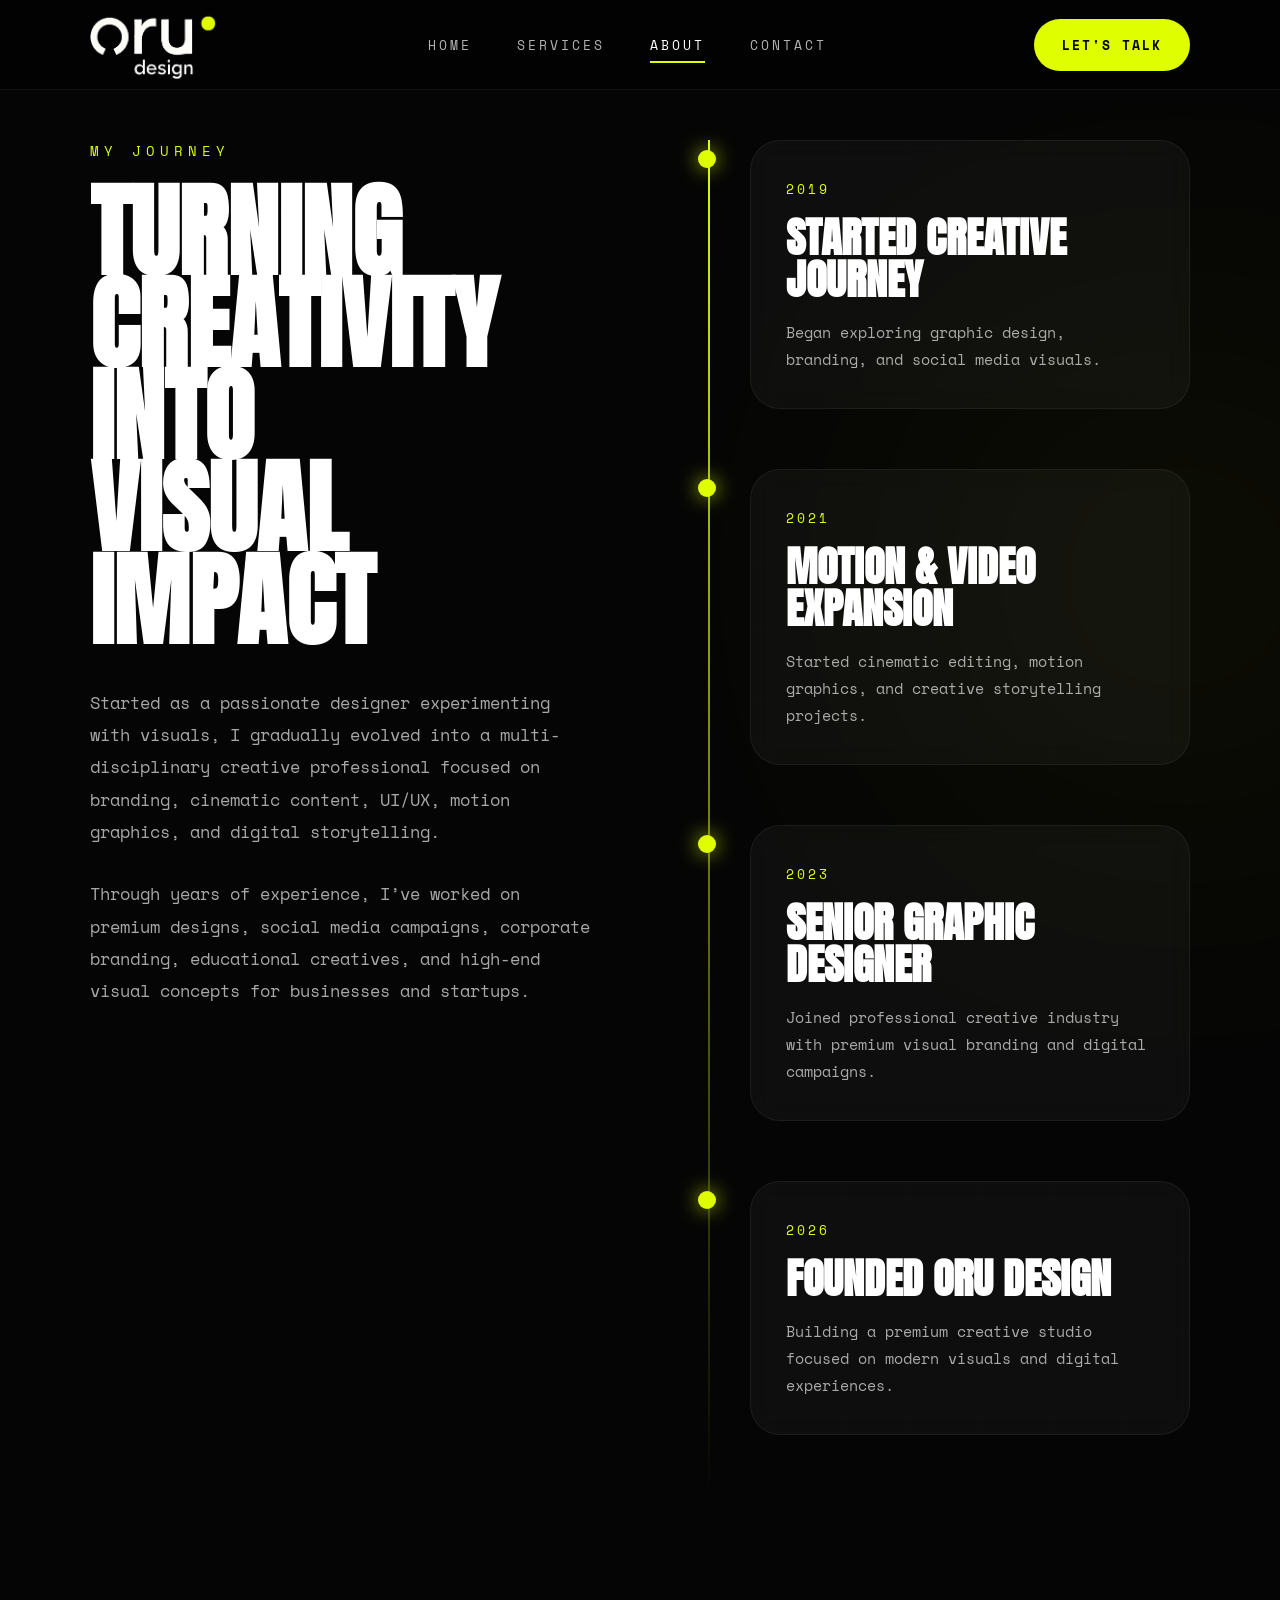
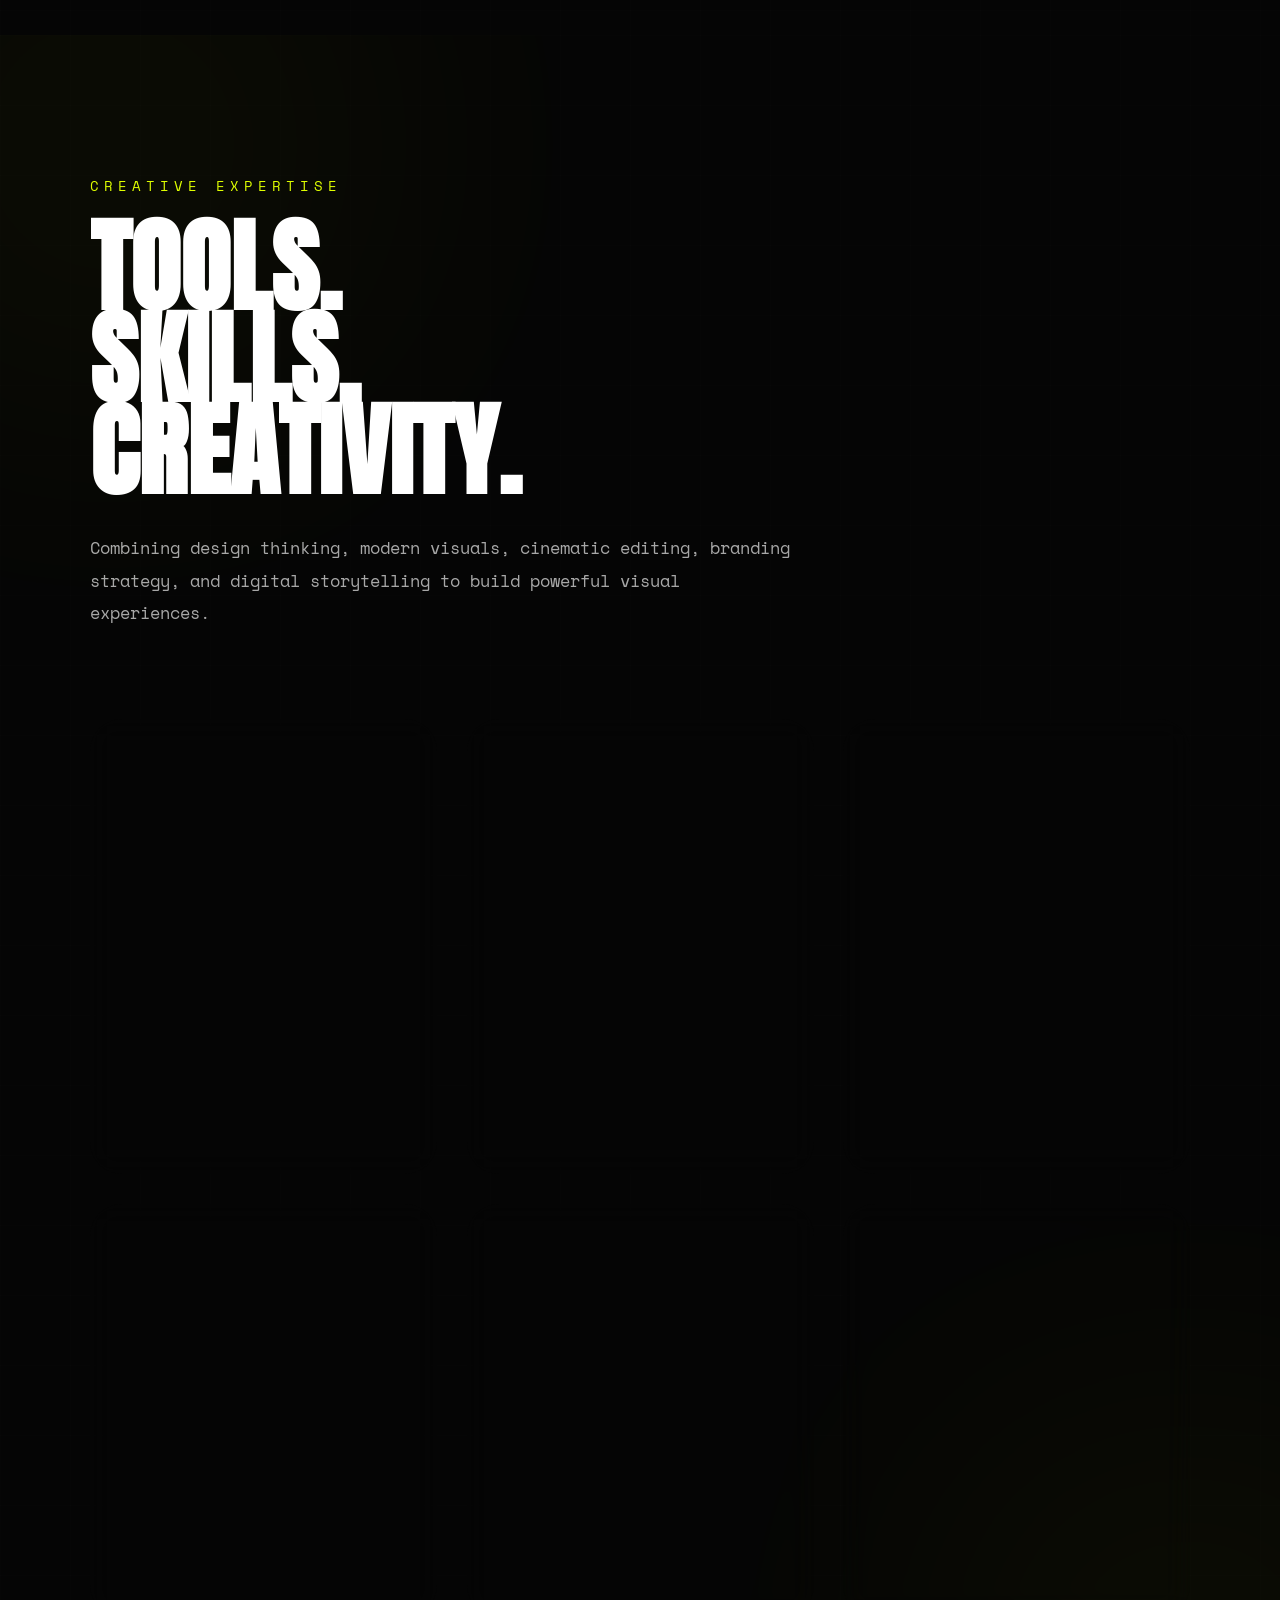
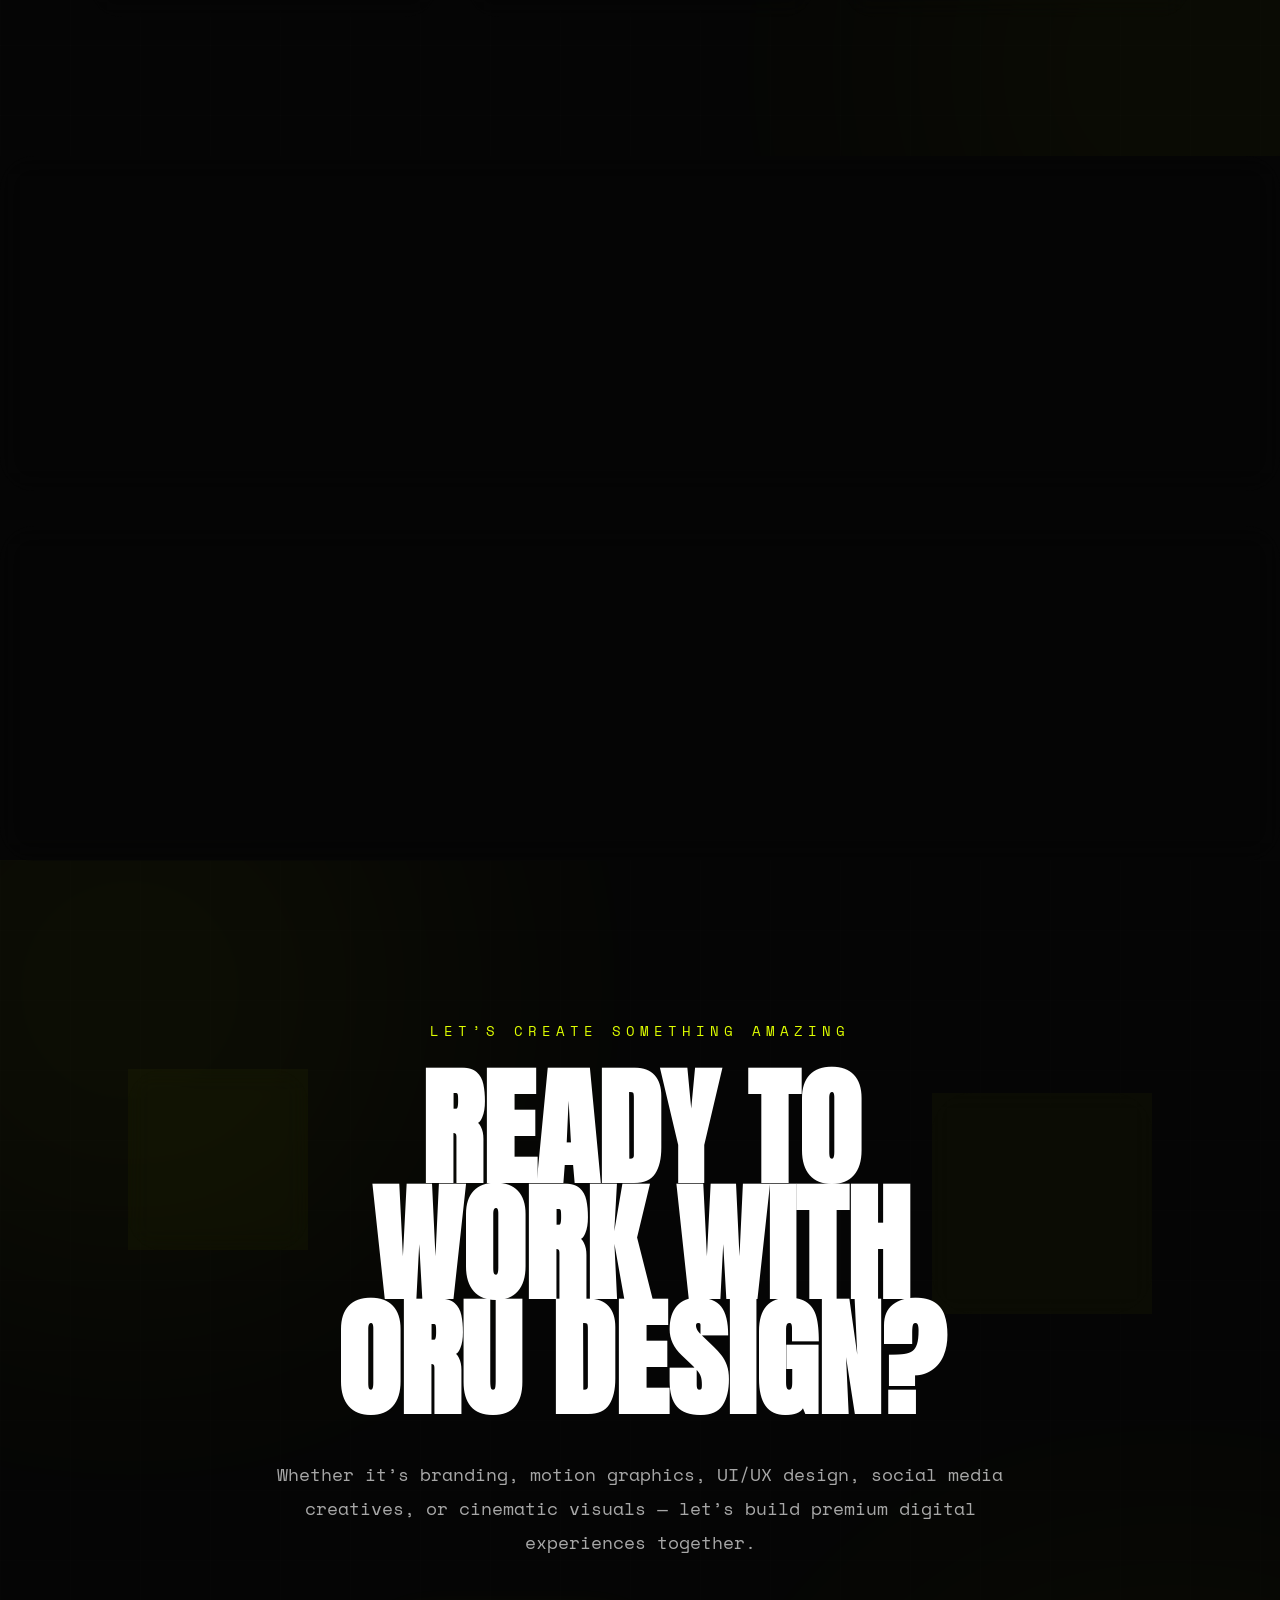
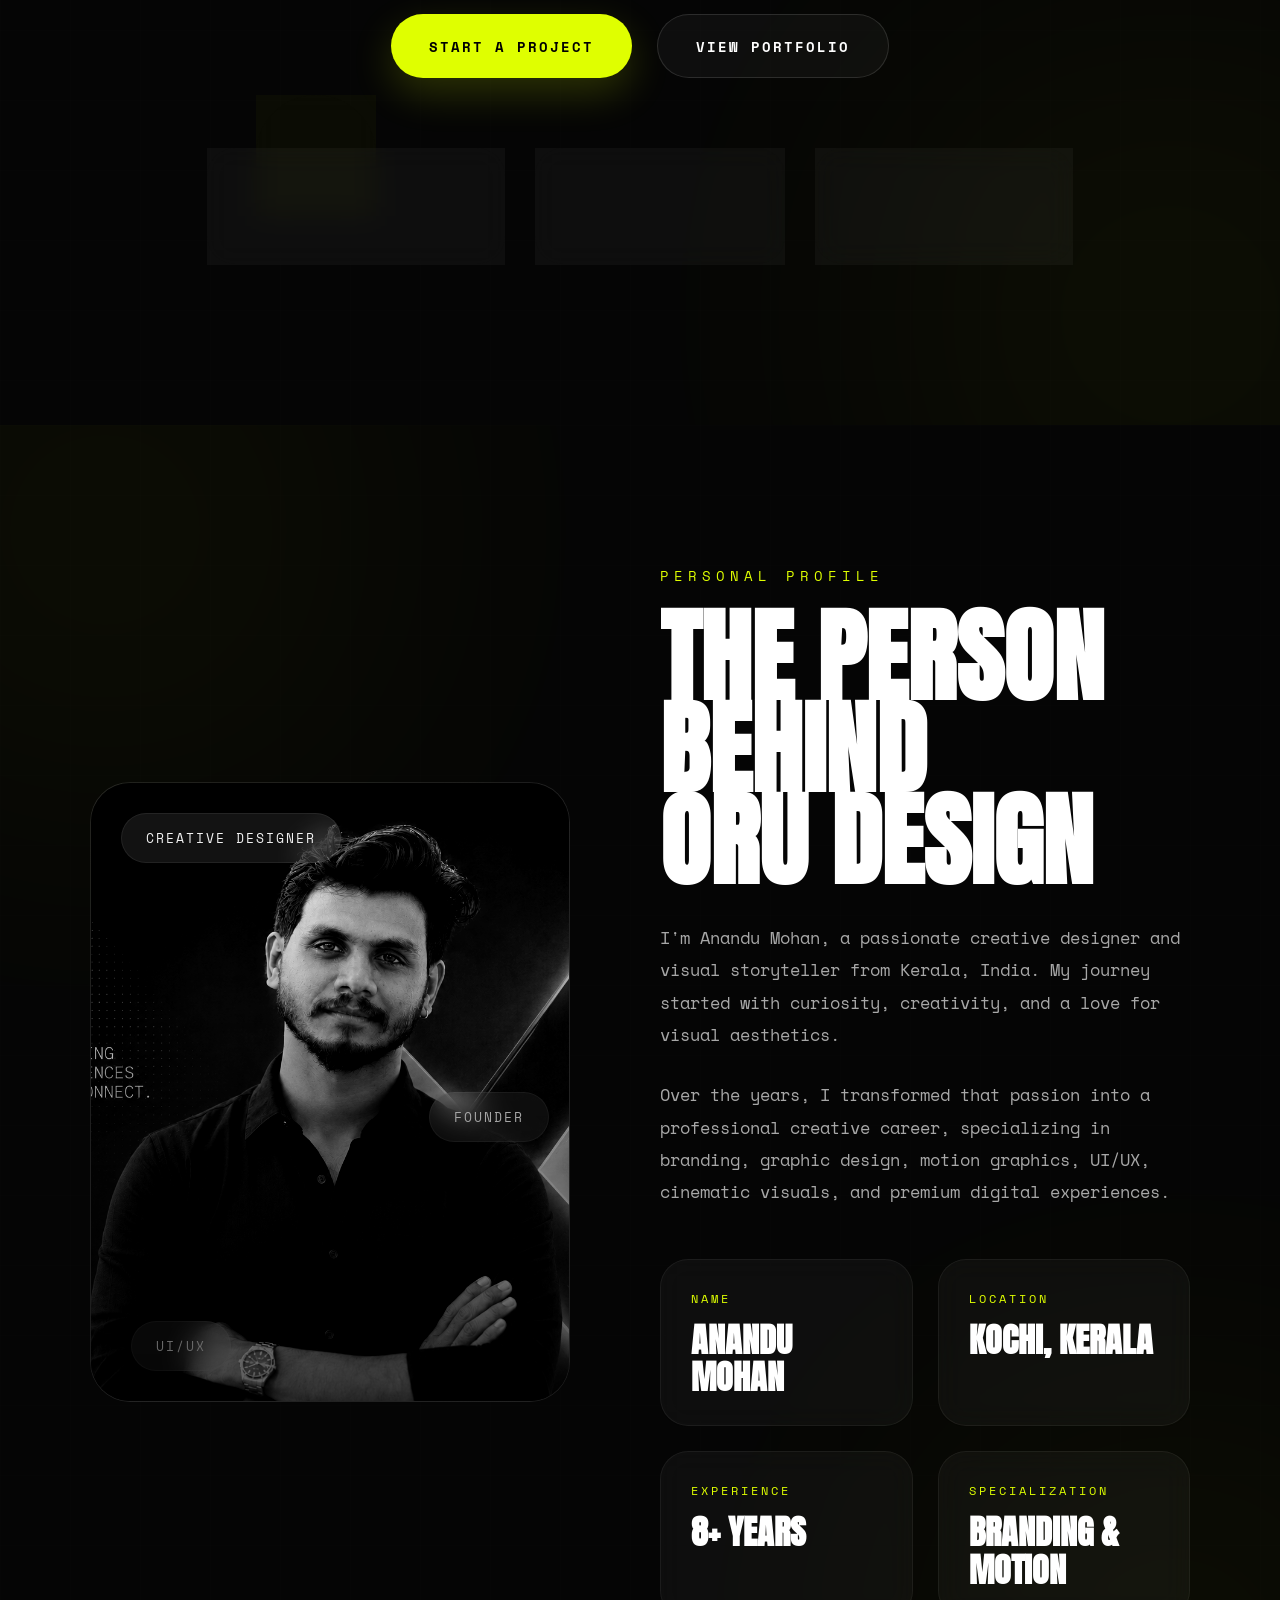
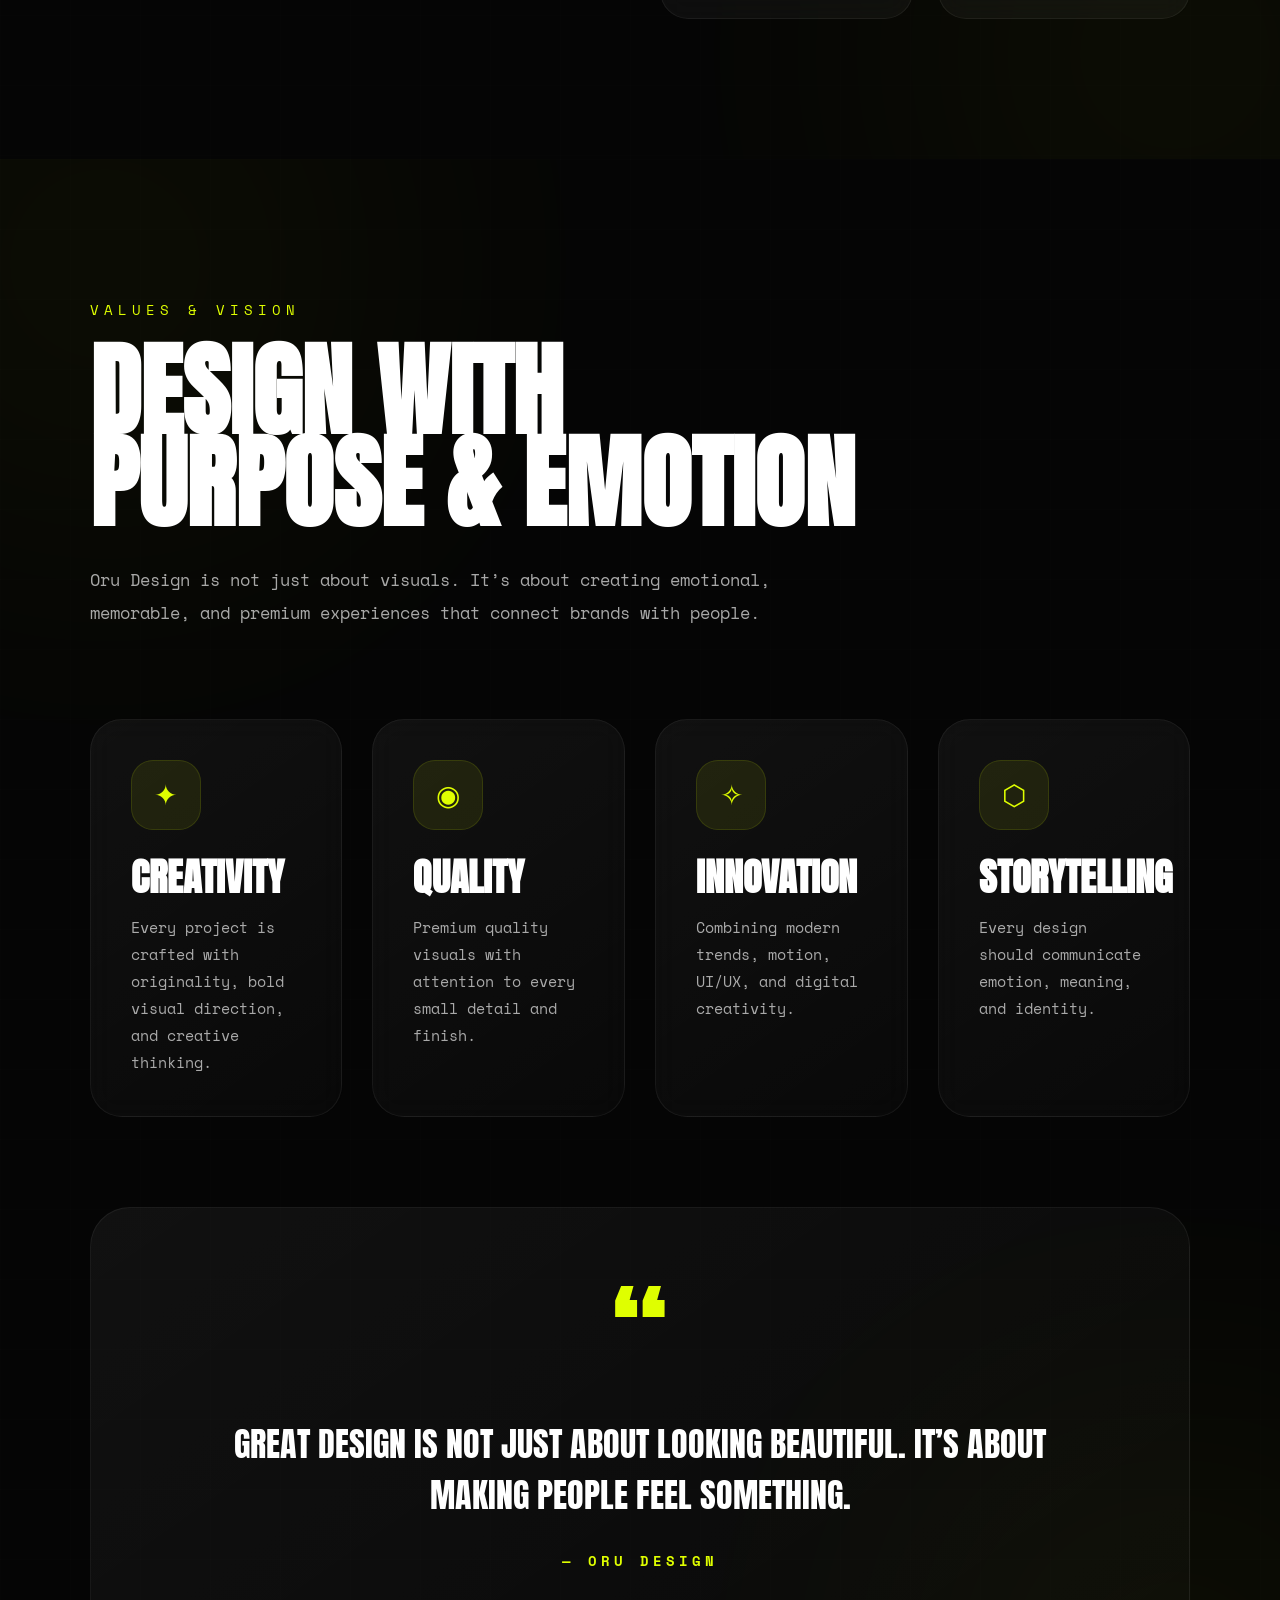
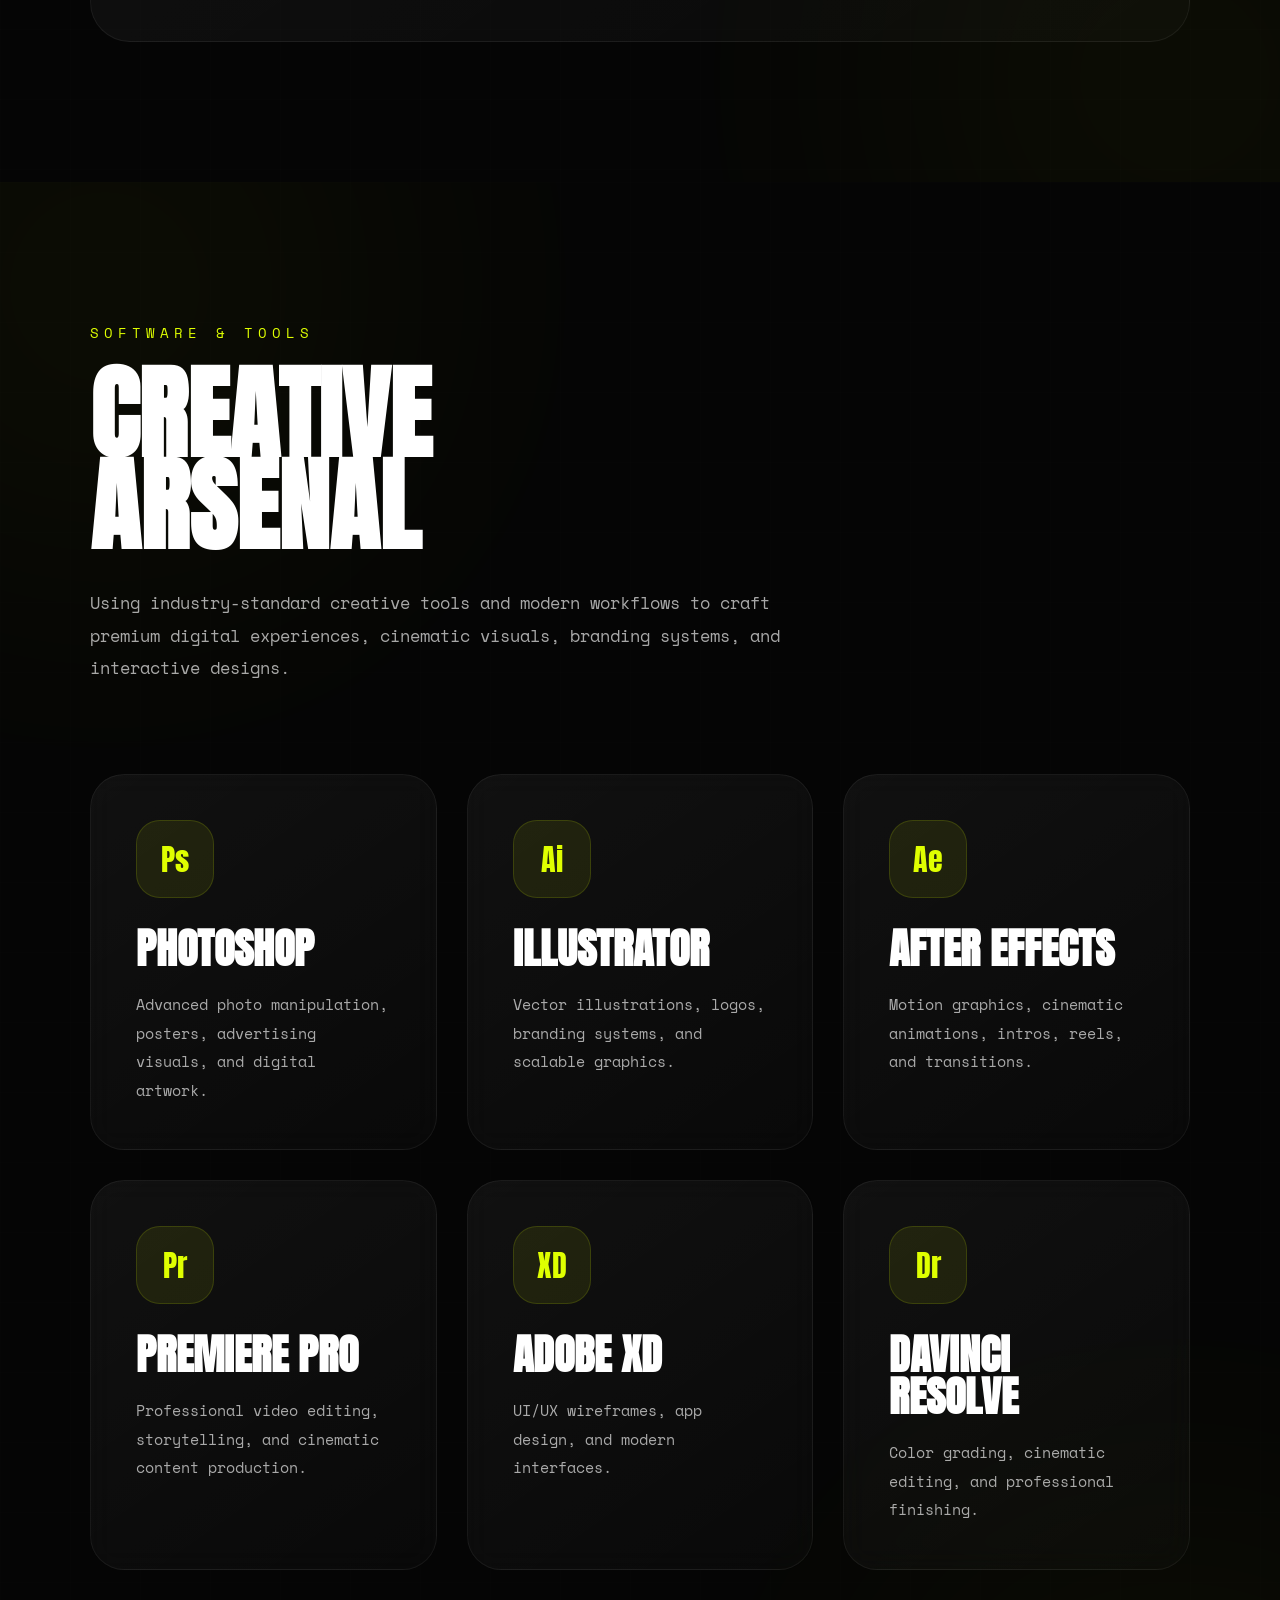
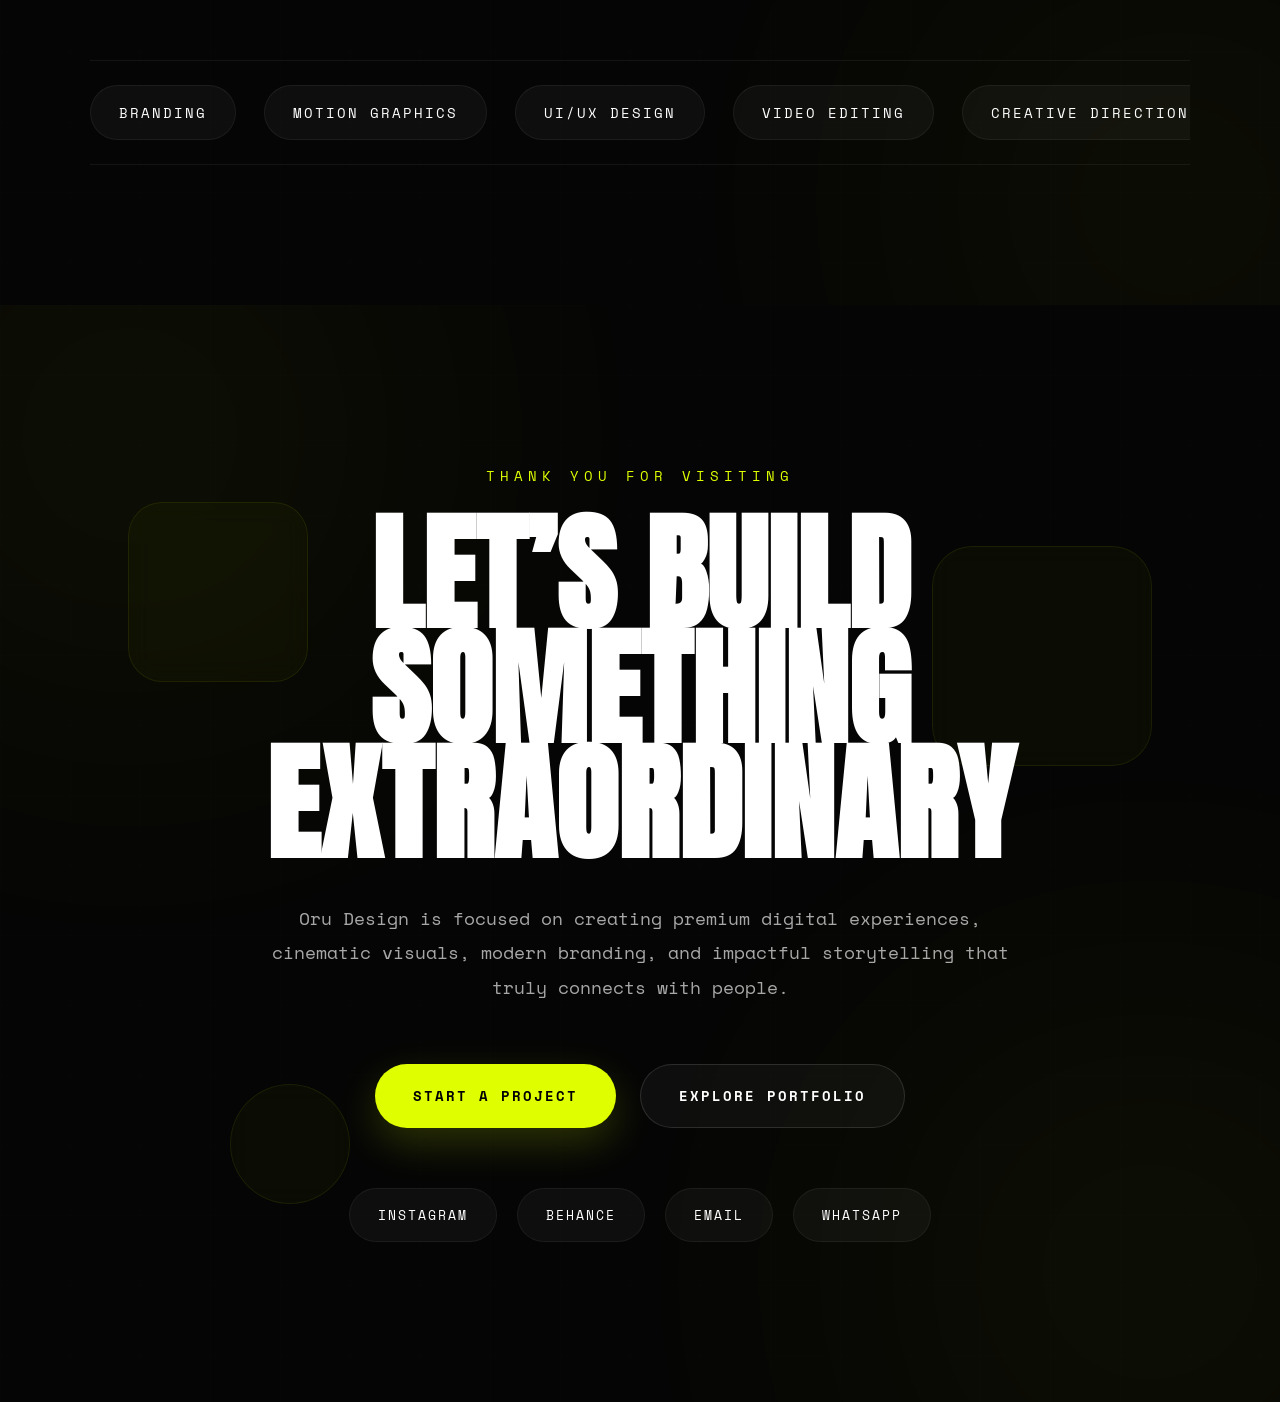
==== about.html @ 500e6e50 "Initial commit via Netlify [skip ci]" ====
<!DOCTYPE html>

<html lang="en">

<head>

    <meta charset="UTF-8">

    <meta name="viewport"
          content="width=device-width, initial-scale=1.0">

    <title>About — Oru Design</title>

    <!-- GOOGLE FONT -->

    <link rel="preconnect"
          href="https://fonts.googleapis.com">

    <link rel="preconnect"
          href="https://fonts.gstatic.com"
          crossorigin>

    <link href="https://fonts.googleapis.com/css2?family=Anton&family=Space+Mono:wght@400;700&display=swap"
          rel="stylesheet">

    <!-- CSS FILE -->

    <link rel="stylesheet"
          href="about.css">

</head>

<body>

<!-- =========================================
     GLOBAL HEADER
========================================= -->

<header class="about-global-header">

    <!-- LOGO -->

    <a href="index.html"
       class="about-logo">

        <img src="images/logo.png"
             alt="Oru Design Logo"
             class="about-logo-image">

    </a>

    <!-- NAV -->

    <nav class="about-nav">

        <a href="index.html">

            Home

        </a>

        <a href="services.html">

            Services

        </a>

        <a href="about.html"
           class="active">

            About

        </a>

        <a href="contact.html">

            Contact

        </a>

    </nav>

    <!-- BUTTON -->

    <a href="https://wa.me/918157811334"
       target="_blank"
       class="about-header-btn">

        Let's Talk

    </a>

</header>

</body>

</html>



<!-- =========================================
     ABOUT SECTION 02 — MY JOURNEY
========================================= -->

<section class="journey-section">

    <!-- BACKGROUND -->

    <div class="journey-grid"></div>

    <div class="journey-glow"></div>

    <!-- LEFT -->

    <div class="journey-left">

        <p class="journey-mini-title">

            MY JOURNEY

        </p>

        <h2 class="journey-main-title">

            Turning<br>
            Creativity Into<br>
            Visual Impact
        </h2>

        <p class="journey-description">

            Started as a passionate designer
            experimenting with visuals,
            I gradually evolved into a
            multi-disciplinary creative
            professional focused on branding,
            cinematic content, UI/UX,
            motion graphics, and digital storytelling.

        </p>

        <p class="journey-description">

            Through years of experience,
            I’ve worked on premium designs,
            social media campaigns,
            corporate branding,
            educational creatives,
            and high-end visual concepts
            for businesses and startups.

        </p>

    </div>

    <!-- RIGHT -->

    <div class="journey-right">

        <!-- TIMELINE -->

        <div class="timeline-wrapper">

            <!-- ITEM -->

            <div class="timeline-item">

                <div class="timeline-dot"></div>

                <div class="timeline-content">

                    <span class="timeline-year">

                        2019

                    </span>

                    <h3>

                        Started Creative Journey

                    </h3>

                    <p>

                        Began exploring graphic
                        design, branding, and
                        social media visuals.

                    </p>

                </div>

            </div>

            <!-- ITEM -->

            <div class="timeline-item">

                <div class="timeline-dot"></div>

                <div class="timeline-content">

                    <span class="timeline-year">

                        2021

                    </span>

                    <h3>

                        Motion & Video Expansion

                    </h3>

                    <p>

                        Started cinematic editing,
                        motion graphics, and
                        creative storytelling projects.

                    </p>

                </div>

            </div>

            <!-- ITEM -->

            <div class="timeline-item">

                <div class="timeline-dot"></div>

                <div class="timeline-content">

                    <span class="timeline-year">

                        2023

                    </span>

                    <h3>

                        Senior Graphic Designer

                    </h3>

                    <p>

                        Joined professional creative
                        industry with premium visual
                        branding and digital campaigns.

                    </p>

                </div>

            </div>

            <!-- ITEM -->

            <div class="timeline-item">

                <div class="timeline-dot"></div>

                <div class="timeline-content">

                    <span class="timeline-year">

                        2026

                    </span>

                    <h3>

                        Founded Oru Design

                    </h3>

                    <p>

                        Building a premium creative
                        studio focused on modern
                        visuals and digital experiences.

                    </p>

                </div>

            </div>

        </div>

    </div>

</section>


<!-- =========================================
     ABOUT SECTION 03 — SKILLS
========================================= -->

<section class="skills-section">

    <!-- BACKGROUND -->

    <div class="skills-grid"></div>

    <div class="skills-glow skills-glow-1"></div>

    <div class="skills-glow skills-glow-2"></div>

    <!-- TOP -->

    <div class="skills-heading">

        <p class="skills-mini-title">

            CREATIVE EXPERTISE

        </p>

        <h2 class="skills-main-title">

            Tools.<br>
            Skills.<br>
            Creativity.
        </h2>

        <p class="skills-description">

            Combining design thinking,
            modern visuals, cinematic editing,
            branding strategy, and digital
            storytelling to build powerful
            visual experiences.

        </p>

    </div>

    <!-- SKILLS GRID -->

    <div class="skills-grid-wrapper">

        <!-- CARD -->

        <div class="skill-card">

            <div class="skill-icon">

                ✦

            </div>

            <h3>

                Graphic Design

            </h3>

            <p>

                Premium posters,
                social media creatives,
                advertisements, and
                modern visual concepts.

            </p>

            <span>

                Photoshop / Illustrator

            </span>

        </div>

        <!-- CARD -->

        <div class="skill-card">

            <div class="skill-icon">

                ◉

            </div>

            <h3>

                UI/UX Design

            </h3>

            <p>

                Clean interfaces with
                user-focused layouts and
                modern digital experiences.

            </p>

            <span>

                Adobe XD / Figma

            </span>

        </div>

        <!-- CARD -->

        <div class="skill-card">

            <div class="skill-icon">

                ✧

            </div>

            <h3>

                Motion Graphics

            </h3>

            <p>

                Dynamic animations,
                transitions, reels,
                intros, and visual motion.

            </p>

            <span>

                After Effects

            </span>

        </div>

        <!-- CARD -->

        <div class="skill-card">

            <div class="skill-icon">

                ⬡

            </div>

            <h3>

                Video Editing

            </h3>

            <p>

                Cinematic storytelling,
                promo edits, reels,
                YouTube content,
                and commercials.

            </p>

            <span>

                Premiere Pro / Resolve

            </span>

        </div>

        <!-- CARD -->

        <div class="skill-card">

            <div class="skill-icon">

                ✺

            </div>

            <h3>

                Branding

            </h3>

            <p>

                Identity systems,
                logo concepts,
                typography,
                and visual direction.

            </p>

            <span>

                Brand Strategy

            </span>

        </div>

        <!-- CARD -->

        <div class="skill-card">

            <div class="skill-icon">

                ◈

            </div>

            <h3>

                Web Design

            </h3>

            <p>

                Premium responsive
                websites with modern
                animations and layouts.

            </p>

            <span>

                HTML / CSS / WordPress

            </span>

        </div>

    </div>

</section>



<!-- RIGHT -->

<div class="experience-right">

    <!-- EXPERIENCE CARD -->

    <div class="experience-card">

        <span class="experience-year">

            2023 — 2026

        </span>

        <h3>

            Senior Graphic Designer

        </h3>

        <h4>

            Geebee Education

        </h4>

        <p>

            Worked on premium digital campaigns,
            social media creatives, branding visuals,
            motion graphics, video editing,
            and high-end marketing designs
            for educational and business promotions.

        </p>

    </div>

    <!-- EXPERIENCE CARD -->

    <div class="experience-card">

        <span class="experience-year">

            2026 — PRESENT

        </span>

        <h3>

            Founder & Creative Director

        </h3>

        <h4>

            Oru Design

        </h4>

        <p>

            Founded Oru Design as a premium
            creative studio focused on branding,
            cinematic visuals, UI/UX design,
            social media campaigns,
            motion graphics, and digital storytelling.

        </p>

    </div>

</div>


<!-- =========================================
     ABOUT SECTION 05 — FINAL CTA
========================================= -->

<section class="about-final-section">

    <!-- BACKGROUND -->

    <div class="about-final-grid"></div>

    <div class="about-final-glow about-final-glow-1"></div>

    <div class="about-final-glow about-final-glow-2"></div>

    <!-- FLOATING SHAPES -->

    <div class="about-floating about-floating-1"></div>

    <div class="about-floating about-floating-2"></div>

    <div class="about-floating about-floating-3"></div>

    <!-- CONTENT -->

    <div class="about-final-content">

        <p class="about-final-mini-title">

            LET’S CREATE SOMETHING AMAZING

        </p>

        <h2 class="about-final-main-title">

            Ready To<br>
            Work With<br>
            Oru Design?
        </h2>

        <p class="about-final-description">

            Whether it’s branding,
            motion graphics,
            UI/UX design,
            social media creatives,
            or cinematic visuals —
            let’s build premium digital
            experiences together.

        </p>

        <!-- BUTTONS -->

        <div class="about-final-buttons">

            <!-- WHATSAPP -->

            <a href="https://wa.me/918157811334?text=Hello%20Oru%20Design"
               target="_blank"
               class="about-final-btn primary-btn">

                Start A Project

            </a>

            <!-- PORTFOLIO -->

            <a href="https://www.behance.net/anandumohanmr"
               target="_blank"
               class="about-final-btn secondary-btn">

                View Portfolio

            </a>

        </div>

        <!-- CONTACT INFO -->

        <div class="about-contact-strip">

            <div class="about-contact-item">

                <span>Email</span>

                <p>

                    orudesignindia@gmail.com

                </p>

            </div>

            <div class="about-contact-item">

                <span>Phone</span>

                <p>

                    +91 81578 11334

                </p>

            </div>

            <div class="about-contact-item">

                <span>Location</span>

                <p>

                    Kochi, Kerala, India

                </p>

            </div>

        </div>

    </div>

</section>


<!-- =========================================
     ABOUT SECTION 06 — PERSONAL PROFILE
========================================= -->

<section class="personal-section">

    <!-- BACKGROUND -->

    <div class="personal-grid"></div>

    <div class="personal-glow personal-glow-1"></div>

    <div class="personal-glow personal-glow-2"></div>

    <!-- LEFT IMAGE -->

    <div class="personal-left">

        <div class="personal-image-wrapper">

            <!-- YOUR IMAGE -->

            <img src="images/anandu-profile.png"
                 alt="Anandu Mohan"
                 class="personal-image">

            <!-- FLOATING BADGES -->

            <div class="personal-badge badge-1">

                Creative Designer

            </div>

            <div class="personal-badge badge-2">

                Founder

            </div>

            <div class="personal-badge badge-3">

                UI/UX

            </div>

        </div>

    </div>

    <!-- RIGHT CONTENT -->

    <div class="personal-right">

        <p class="personal-mini-title">

            PERSONAL PROFILE

        </p>

        <h2 class="personal-main-title">

            The Person<br>
            Behind<br>
            Oru Design
        </h2>

        <p class="personal-description">

            I'm Anandu Mohan,
            a passionate creative designer
            and visual storyteller from Kerala, India.
            My journey started with curiosity,
            creativity, and a love for visual aesthetics.

        </p>

        <p class="personal-description">

            Over the years,
            I transformed that passion into
            a professional creative career,
            specializing in branding,
            graphic design,
            motion graphics,
            UI/UX,
            cinematic visuals,
            and premium digital experiences.

        </p>

        <!-- DETAILS GRID -->

        <div class="personal-details-grid">

            <!-- ITEM -->

            <div class="personal-detail-card">

                <span>

                    Name

                </span>

                <h3>

                    Anandu Mohan

                </h3>

            </div>

            <!-- ITEM -->

            <div class="personal-detail-card">

                <span>

                    Location

                </span>

                <h3>

                    Kochi, Kerala

                </h3>

            </div>

            <!-- ITEM -->

            <div class="personal-detail-card">

                <span>

                    Experience

                </span>

                <h3>

                    8+ Years

                </h3>

            </div>

            <!-- ITEM -->

            <div class="personal-detail-card">

                <span>

                    Specialization

                </span>

                <h3>

                    Branding & Motion

                </h3>

            </div>

        </div>

    </div>

</section>

<!-- =========================================
     ABOUT SECTION 07 — VALUES & VISION
========================================= -->

<section class="vision-section">

    <!-- BACKGROUND -->

    <div class="vision-grid"></div>

    <div class="vision-glow vision-glow-1"></div>

    <div class="vision-glow vision-glow-2"></div>

    <!-- TOP -->

    <div class="vision-top">

        <p class="vision-mini-title">

            VALUES & VISION

        </p>

        <h2 class="vision-main-title">

            Design With<br>
            Purpose &
            Emotion
        </h2>

        <p class="vision-description">

            Oru Design is not just about visuals.
            It’s about creating emotional,
            memorable, and premium experiences
            that connect brands with people.

        </p>

    </div>

    <!-- GRID -->

    <div class="vision-grid-wrapper">

        <!-- CARD -->

        <div class="vision-card">

            <div class="vision-icon">

                ✦

            </div>

            <h3>

                Creativity

            </h3>

            <p>

                Every project is crafted
                with originality,
                bold visual direction,
                and creative thinking.

            </p>

        </div>

        <!-- CARD -->

        <div class="vision-card">

            <div class="vision-icon">

                ◉

            </div>

            <h3>

                Quality

            </h3>

            <p>

                Premium quality visuals
                with attention to every
                small detail and finish.

            </p>

        </div>

        <!-- CARD -->

        <div class="vision-card">

            <div class="vision-icon">

                ✧

            </div>

            <h3>

                Innovation

            </h3>

            <p>

                Combining modern trends,
                motion, UI/UX,
                and digital creativity.

            </p>

        </div>

        <!-- CARD -->

        <div class="vision-card">

            <div class="vision-icon">

                ⬡

            </div>

            <h3>

                Storytelling

            </h3>

            <p>

                Every design should
                communicate emotion,
                meaning, and identity.

            </p>

        </div>

    </div>

    <!-- QUOTE -->

    <div class="vision-quote-box">

        <span class="quote-symbol">

            “

        </span>

        <p>

            Great design is not just
            about looking beautiful.
            It’s about making people
            feel something.

        </p>

        <h4>

            — Oru Design

        </h4>

    </div>

</section>


<!-- =========================================
     ABOUT SECTION 08 — TOOLS & SOFTWARE
========================================= -->

<section class="tools-section">

    <!-- BACKGROUND -->

    <div class="tools-grid"></div>

    <div class="tools-glow tools-glow-1"></div>

    <div class="tools-glow tools-glow-2"></div>

    <!-- TOP -->

    <div class="tools-top">

        <p class="tools-mini-title">

            SOFTWARE & TOOLS

        </p>

        <h2 class="tools-main-title">

            Creative<br>
            Arsenal
        </h2>

        <p class="tools-description">

            Using industry-standard creative tools
            and modern workflows to craft
            premium digital experiences,
            cinematic visuals,
            branding systems,
            and interactive designs.

        </p>

    </div>

    <!-- TOOLS GRID -->

    <div class="tools-grid-wrapper">

        <!-- TOOL -->

        <div class="tool-card">

            <div class="tool-icon">

                Ps

            </div>

            <h3>

                Photoshop

            </h3>

            <p>

                Advanced photo manipulation,
                posters, advertising visuals,
                and digital artwork.

            </p>

        </div>

        <!-- TOOL -->

        <div class="tool-card">

            <div class="tool-icon">

                Ai

            </div>

            <h3>

                Illustrator

            </h3>

            <p>

                Vector illustrations,
                logos, branding systems,
                and scalable graphics.

            </p>

        </div>

        <!-- TOOL -->

        <div class="tool-card">

            <div class="tool-icon">

                Ae

            </div>

            <h3>

                After Effects

            </h3>

            <p>

                Motion graphics,
                cinematic animations,
                intros, reels, and transitions.

            </p>

        </div>

        <!-- TOOL -->

        <div class="tool-card">

            <div class="tool-icon">

                Pr

            </div>

            <h3>

                Premiere Pro

            </h3>

            <p>

                Professional video editing,
                storytelling, and cinematic
                content production.

            </p>

        </div>

        <!-- TOOL -->

        <div class="tool-card">

            <div class="tool-icon">

                XD

            </div>

            <h3>

                Adobe XD

            </h3>

            <p>

                UI/UX wireframes,
                app design,
                and modern interfaces.

            </p>

        </div>

        <!-- TOOL -->

        <div class="tool-card">

            <div class="tool-icon">

                Dr

            </div>

            <h3>

                DaVinci Resolve

            </h3>

            <p>

                Color grading,
                cinematic editing,
                and professional finishing.

            </p>

        </div>

    </div>

    <!-- BOTTOM STRIP -->

    <div class="tools-bottom-strip">

        <div class="tools-strip-track">

            <span>Branding</span>

            <span>Motion Graphics</span>

            <span>UI/UX Design</span>

            <span>Video Editing</span>

            <span>Creative Direction</span>

            <span>Visual Storytelling</span>

            <span>Web Design</span>

            <span>Social Media</span>

            <!-- DUPLICATE -->

            <span>Branding</span>

            <span>Motion Graphics</span>

            <span>UI/UX Design</span>

            <span>Video Editing</span>

            <span>Creative Direction</span>

            <span>Visual Storytelling</span>

            <span>Web Design</span>

            <span>Social Media</span>

        </div>

    </div>

</section>


<!-- =========================================
     FINAL WINDUP SECTION
========================================= -->

<section class="windup-section">

    <!-- BACKGROUND -->

    <div class="windup-grid"></div>

    <div class="windup-glow windup-glow-1"></div>

    <div class="windup-glow windup-glow-2"></div>

    <!-- FLOATING ELEMENTS -->

    <div class="windup-float windup-float-1"></div>

    <div class="windup-float windup-float-2"></div>

    <div class="windup-float windup-float-3"></div>

    <!-- CONTENT -->

    <div class="windup-content">

        <p class="windup-mini-title">

            THANK YOU FOR VISITING

        </p>

        <h2 class="windup-main-title">

            Let’s Build<br>
            Something<br>
            Extraordinary
        </h2>

        <p class="windup-description">

            Oru Design is focused on creating
            premium digital experiences,
            cinematic visuals,
            modern branding,
            and impactful storytelling
            that truly connects with people.

        </p>

        <!-- CTA BUTTONS -->

        <div class="windup-buttons">

            <!-- WHATSAPP -->

            <a href="https://wa.me/918157811334?text=Hello%20Oru%20Design"
               target="_blank"
               class="windup-btn windup-primary-btn">

                Start A Project

            </a>

            <!-- PORTFOLIO -->

            <a href="https://www.behance.net/anandumohanmr"
               target="_blank"
               class="windup-btn windup-secondary-btn">

                Explore Portfolio

            </a>

        </div>

        <!-- SOCIALS -->

        <div class="windup-socials">

            <a href="https://www.instagram.com/oru.design.in/?hl=en"
               target="_blank">

                Instagram

            </a>

            <a href="https://www.behance.net/anandumohanmr"
               target="_blank">

                Behance

            </a>

            <a href="mailto:orudesignindia@gmail.com">

                Email

            </a>

            <a href="https://wa.me/918157811334"
               target="_blank">

                WhatsApp

            </a>

        </div>

    </div>

</section>
---- about.css ----
/* =========================================
   RESET
========================================= */

*{

    margin:0;
    padding:0;

    box-sizing:border-box;
}

body{

    background:#050505;

    font-family:'Space Mono', monospace;

    color:#ffffff;

    overflow-x:hidden;
}

/* =========================================
   HEADER
========================================= */

.about-global-header{

    position:fixed;

    top:0;
    left:0;

    width:100%;

    height:90px;

    padding:0 7%;

    display:flex;

    align-items:center;

    justify-content:space-between;

    z-index:999;

    backdrop-filter:blur(14px);

    background:rgba(0,0,0,0.45);

    border-bottom:
        1px solid rgba(255,255,255,0.06);
}

/* =========================================
   LOGO
========================================= */

.about-logo{

    text-decoration:none;

    display:flex;

    align-items:center;
}

.about-logo-image{

    width:130px;

    object-fit:contain;
}

/* =========================================
   NAVIGATION
========================================= */

.about-nav{

    display:flex;

    gap:45px;
}

.about-nav a{

    position:relative;

    color:
        rgba(255,255,255,0.7);

    text-decoration:none;

    font-size:13px;

    letter-spacing:3px;

    text-transform:uppercase;

    transition:0.35s ease;
}

.about-nav a::after{

    content:"";

    position:absolute;

    left:0;
    bottom:-8px;

    width:0%;

    height:2px;

    background:#dfff00;

    transition:0.35s ease;
}

.about-nav a:hover{

    color:#ffffff;
}

.about-nav a:hover::after{

    width:100%;
}

/* ACTIVE */

.about-nav a.active{

    color:#ffffff;
}

.about-nav a.active::after{

    width:100%;
}

/* =========================================
   BUTTON
========================================= */

.about-header-btn{

    height:52px;

    padding:0 28px;

    border-radius:60px;

    background:#dfff00;

    color:#000000;

    display:flex;

    align-items:center;

    justify-content:center;

    text-decoration:none;

    font-size:13px;

    font-weight:700;

    letter-spacing:2px;

    text-transform:uppercase;

    transition:0.4s ease;
}

.about-header-btn:hover{

    transform:translateY(-4px);
}

/* =========================================
   RESPONSIVE
========================================= */

@media(max-width:992px){

    .about-nav{

        display:none;
    }
}

@media(max-width:768px){

    .about-logo-image{

        width:100px;
    }

    .about-header-btn{

        height:45px;

        padding:0 18px;

        font-size:11px;
    }
}



/* =========================================
   ABOUT SECTION 02 — JOURNEY
========================================= */

.journey-section{

    position:relative;

    width:100%;

    min-height:100vh;

    padding:140px 7%;

    background:#050505;

    display:grid;

    grid-template-columns:
        1fr 1fr;

    gap:100px;

    overflow:hidden;
}

/* =========================================
   BACKGROUND
========================================= */

.journey-grid{

    position:absolute;

    inset:0;

    background-image:

        linear-gradient(
            rgba(255,255,255,0.03) 1px,
            transparent 1px
        ),

        linear-gradient(
            90deg,
            rgba(255,255,255,0.03) 1px,
            transparent 1px
        );

    background-size:70px 70px;

    opacity:0.2;
}

/* GLOW */

.journey-glow{

    position:absolute;

    width:500px;
    height:500px;

    background:#dfff00;

    border-radius:50%;

    filter:blur(160px);

    opacity:0.05;

    right:-150px;
    top:20%;
}

/* =========================================
   LEFT
========================================= */

.journey-left{

    position:relative;

    z-index:5;
}

/* MINI TITLE */

.journey-mini-title{

    color:#dfff00;

    font-size:14px;

    letter-spacing:5px;

    text-transform:uppercase;

    margin-bottom:25px;
}

/* MAIN TITLE */

.journey-main-title{

    font-family:'Anton', sans-serif;

    font-size:clamp(70px,8vw,150px);

    line-height:0.9;

    text-transform:uppercase;

    margin-bottom:40px;
}

/* DESCRIPTION */

.journey-description{

    color:rgba(255,255,255,0.65);

    font-size:17px;

    line-height:1.9;

    margin-bottom:30px;

    max-width:650px;
}

/* =========================================
   RIGHT
========================================= */

.journey-right{

    position:relative;

    z-index:5;

    display:flex;

    align-items:center;
}

/* TIMELINE */

.timeline-wrapper{

    position:relative;

    width:100%;

    padding-left:60px;
}

/* LINE */

.timeline-wrapper::before{

    content:"";

    position:absolute;

    left:18px;
    top:0;

    width:2px;

    height:100%;

    background:
        linear-gradient(
            to bottom,
            #dfff00,
            transparent
        );
}

/* ITEM */

.timeline-item{

    position:relative;

    margin-bottom:60px;

    animation:
        fadeUp 1s ease;
}

/* DOT */

.timeline-dot{

    position:absolute;

    left:-52px;
    top:10px;

    width:18px;
    height:18px;

    border-radius:50%;

    background:#dfff00;

    box-shadow:
        0 0 20px rgba(223,255,0,0.8);
}

/* CONTENT */

.timeline-content{

    padding:35px;

    border-radius:30px;

    background:
        rgba(255,255,255,0.04);

    border:
        1px solid rgba(255,255,255,0.06);

    backdrop-filter:blur(12px);

    transition:0.4s ease;
}

/* HOVER */

.timeline-content:hover{

    transform:
        translateY(-8px);

    border-color:
        rgba(223,255,0,0.25);

    box-shadow:
        0 20px 60px rgba(0,0,0,0.35);
}

/* YEAR */

.timeline-year{

    display:inline-block;

    margin-bottom:18px;

    color:#dfff00;

    font-size:13px;

    letter-spacing:3px;

    text-transform:uppercase;
}

/* TITLE */

.timeline-content h3{

    font-family:'Anton', sans-serif;

    font-size:42px;

    line-height:1;

    margin-bottom:18px;

    text-transform:uppercase;
}

/* TEXT */

.timeline-content p{

    color:rgba(255,255,255,0.65);

    line-height:1.8;

    font-size:15px;
}

/* =========================================
   ANIMATION
========================================= */

@keyframes fadeUp{

    from{

        opacity:0;

        transform:
            translateY(50px);
    }

    to{

        opacity:1;

        transform:
            translateY(0px);
    }
}

/* =========================================
   RESPONSIVE
========================================= */

@media(max-width:992px){

    .journey-section{

        grid-template-columns:1fr;

        gap:70px;
    }
}

@media(max-width:768px){

    .journey-section{

        padding:100px 7%;
    }

    .journey-main-title{

        font-size:72px;
    }

    .timeline-content{

        padding:28px;
    }

    .timeline-content h3{

        font-size:32px;
    }
}

/* =========================================
   ABOUT SECTION 03 — SKILLS
========================================= */

.skills-section{

    position:relative;

    width:100%;

    min-height:100vh;

    padding:140px 7%;

    background:#050505;

    overflow:hidden;
}

/* =========================================
   BACKGROUND
========================================= */

.skills-grid{

    position:absolute;

    inset:0;

    background-image:

        linear-gradient(
            rgba(255,255,255,0.03) 1px,
            transparent 1px
        ),

        linear-gradient(
            90deg,
            rgba(255,255,255,0.03) 1px,
            transparent 1px
        );

    background-size:70px 70px;

    opacity:0.2;
}

/* GLOW */

.skills-glow{

    position:absolute;

    border-radius:50%;

    filter:blur(160px);

    opacity:0.06;
}

.skills-glow-1{

    width:420px;
    height:420px;

    background:#dfff00;

    top:-100px;
    left:-100px;
}

.skills-glow-2{

    width:420px;
    height:420px;

    background:#dfff00;

    bottom:-120px;
    right:-120px;
}

/* =========================================
   TOP
========================================= */

.skills-heading{

    position:relative;

    z-index:5;

    margin-bottom:90px;
}

/* MINI TITLE */

.skills-mini-title{

    color:#dfff00;

    font-size:14px;

    letter-spacing:5px;

    text-transform:uppercase;

    margin-bottom:25px;
}

/* TITLE */

.skills-main-title{

    font-family:'Anton', sans-serif;

    font-size:clamp(70px,8vw,150px);

    line-height:0.9;

    text-transform:uppercase;

    margin-bottom:35px;
}

/* TEXT */

.skills-description{

    max-width:700px;

    color:rgba(255,255,255,0.65);

    font-size:17px;

    line-height:1.9;
}

/* =========================================
   GRID
========================================= */

.skills-grid-wrapper{

    position:relative;

    z-index:5;

    display:grid;

    grid-template-columns:
        repeat(3, 1fr);

    gap:30px;
}

/* =========================================
   CARD
========================================= */

.skill-card{

    position:relative;

    padding:45px;

    border-radius:32px;

    background:
        linear-gradient(
            145deg,
            rgba(255,255,255,0.05),
            rgba(255,255,255,0.02)
        );

    border:
        1px solid rgba(255,255,255,0.06);

    overflow:hidden;

    transition:0.45s ease;

    backdrop-filter:blur(14px);
}

/* HOVER */

.skill-card:hover{

    transform:
        translateY(-10px);

    border-color:
        rgba(223,255,0,0.2);

    box-shadow:
        0 25px 70px rgba(0,0,0,0.35);
}

/* GLOW EFFECT */

.skill-card::before{

    content:"";

    position:absolute;

    width:180px;
    height:180px;

    background:#dfff00;

    border-radius:50%;

    filter:blur(80px);

    opacity:0;

    top:-80px;
    right:-80px;

    transition:0.45s ease;
}

.skill-card:hover::before{

    opacity:0.08;
}

/* ICON */

.skill-icon{

    width:72px;
    height:72px;

    border-radius:24px;

    background:
        rgba(223,255,0,0.1);

    border:
        1px solid rgba(223,255,0,0.15);

    display:flex;

    align-items:center;

    justify-content:center;

    font-size:28px;

    color:#dfff00;

    margin-bottom:30px;

    transition:0.4s ease;
}

/* ICON HOVER */

.skill-card:hover
.skill-icon{

    transform:
        rotate(8deg)
        scale(1.08);
}

/* TITLE */

.skill-card h3{

    font-family:'Anton', sans-serif;

    font-size:42px;

    line-height:1;

    text-transform:uppercase;

    margin-bottom:20px;
}

/* TEXT */

.skill-card p{

    color:rgba(255,255,255,0.65);

    line-height:1.9;

    font-size:15px;

    margin-bottom:28px;
}

/* TAG */

.skill-card span{

    display:inline-flex;

    align-items:center;

    justify-content:center;

    padding:12px 20px;

    border-radius:50px;

    background:
        rgba(255,255,255,0.05);

    border:
        1px solid rgba(255,255,255,0.05);

    font-size:12px;

    letter-spacing:2px;

    text-transform:uppercase;

    color:#dfff00;
}

/* =========================================
   RESPONSIVE
========================================= */

@media(max-width:1100px){

    .skills-grid-wrapper{

        grid-template-columns:
            repeat(2, 1fr);
    }
}

@media(max-width:768px){

    .skills-section{

        padding:100px 7%;
    }

    .skills-main-title{

        font-size:72px;
    }

    .skills-grid-wrapper{

        grid-template-columns:1fr;
    }

    .skill-card{

        padding:35px;
    }

    .skill-card h3{

        font-size:34px;
    }
}


/* =========================================
   EXPERIENCE RIGHT SIDE
========================================= */

.experience-right{

    position:relative;

    z-index:5;

    display:flex;

    flex-direction:column;

    gap:35px;
}

/* =========================================
   EXPERIENCE CARD
========================================= */

.experience-card{

    position:relative;

    padding:45px;

    border-radius:34px;

    background:
        linear-gradient(
            145deg,
            rgba(255,255,255,0.05),
            rgba(255,255,255,0.02)
        );

    border:
        1px solid rgba(255,255,255,0.06);

    overflow:hidden;

    backdrop-filter:blur(16px);

    transition:0.45s ease;
}

/* HOVER */

.experience-card:hover{

    transform:
        translateY(-10px);

    border-color:
        rgba(223,255,0,0.18);

    box-shadow:
        0 25px 70px rgba(0,0,0,0.35);
}

/* GLOW EFFECT */

.experience-card::before{

    content:"";

    position:absolute;

    width:180px;
    height:180px;

    border-radius:50%;

    background:#dfff00;

    filter:blur(90px);

    opacity:0;

    top:-80px;
    right:-80px;

    transition:0.45s ease;
}

.experience-card:hover::before{

    opacity:0.08;
}

/* YEAR */

.experience-year{

    display:inline-block;

    margin-bottom:22px;

    color:#dfff00;

    font-size:13px;

    letter-spacing:3px;

    text-transform:uppercase;
}

/* TITLE */

.experience-card h3{

    font-family:'Anton', sans-serif;

    font-size:52px;

    line-height:1;

    text-transform:uppercase;

    margin-bottom:12px;
}

/* COMPANY */

.experience-card h4{

    color:#ffffff;

    font-size:18px;

    margin-bottom:22px;

    font-weight:700;
}

/* DESCRIPTION */

.experience-card p{

    color:rgba(255,255,255,0.65);

    line-height:1.9;

    font-size:15px;

    max-width:700px;
}

/* =========================================
   RESPONSIVE
========================================= */

@media(max-width:768px){

    .experience-card{

        padding:35px;
    }

    .experience-card h3{

        font-size:38px;
    }

    .experience-card h4{

        font-size:16px;
    }
}

/* =========================================
   ABOUT SECTION 05 — FINAL CTA
========================================= */

.about-final-section{

    position:relative;

    width:100%;

    min-height:100vh;

    padding:160px 7%;

    background:#050505;

    display:flex;

    align-items:center;

    justify-content:center;

    overflow:hidden;
}

/* =========================================
   BACKGROUND
========================================= */

.about-final-grid{

    position:absolute;

    inset:0;

    background-image:

        linear-gradient(
            rgba(255,255,255,0.03) 1px,
            transparent 1px
        ),

        linear-gradient(
            90deg,
            rgba(255,255,255,0.03) 1px,
            transparent 1px
        );

    background-size:70px 70px;

    opacity:0.18;
}

/* GLOW */

.about-final-glow{

    position:absolute;

    border-radius:50%;

    filter:blur(160px);

    opacity:0.06;
}

.about-final-glow-1{

    width:500px;
    height:500px;

    background:#dfff00;

    top:-120px;
    left:-120px;
}

.about-final-glow-2{

    width:500px;
    height:500px;

    background:#dfff00;

    bottom:-140px;
    right:-140px;
}

/* =========================================
   FLOATING SHAPES
========================================= */

.about-floating{

    position:absolute;

    border:
        1px solid rgba(223,255,0,0.08);

    background:
        rgba(223,255,0,0.03);

    backdrop-filter:blur(12px);

    animation:
        floatMove 8s ease-in-out infinite;
}

.about-floating-1{

    width:180px;
    height:180px;

    border-radius:34px;

    top:18%;
    left:10%;
}

.about-floating-2{

    width:120px;
    height:120px;

    border-radius:50%;

    bottom:18%;
    left:20%;

    animation-delay:2s;
}

.about-floating-3{

    width:220px;
    height:220px;

    border-radius:40px;

    top:20%;
    right:10%;

    animation-delay:3s;
}

/* =========================================
   CONTENT
========================================= */

.about-final-content{

    position:relative;

    z-index:5;

    max-width:1100px;

    text-align:center;
}

/* MINI TITLE */

.about-final-mini-title{

    color:#dfff00;

    font-size:14px;

    letter-spacing:5px;

    text-transform:uppercase;

    margin-bottom:30px;
}

/* TITLE */

.about-final-main-title{

    font-family:'Anton', sans-serif;

    font-size:clamp(90px,10vw,190px);

    line-height:0.9;

    text-transform:uppercase;

    margin-bottom:40px;
}

/* DESCRIPTION */

.about-final-description{

    max-width:760px;

    margin:auto;

    color:rgba(255,255,255,0.65);

    font-size:18px;

    line-height:1.9;

    margin-bottom:55px;
}

/* =========================================
   BUTTONS
========================================= */

.about-final-buttons{

    display:flex;

    justify-content:center;

    gap:25px;

    flex-wrap:wrap;

    margin-bottom:70px;
}

/* BUTTON */

.about-final-btn{

    height:64px;

    padding:0 38px;

    border-radius:60px;

    display:inline-flex;

    align-items:center;

    justify-content:center;

    text-decoration:none;

    font-size:14px;

    font-weight:700;

    letter-spacing:2px;

    text-transform:uppercase;

    transition:0.4s ease;
}

/* PRIMARY */

.primary-btn{

    background:#dfff00;

    color:#000000;

    box-shadow:
        0 15px 40px rgba(223,255,0,0.18);
}

.primary-btn:hover{

    transform:
        translateY(-6px);

    box-shadow:
        0 25px 60px rgba(223,255,0,0.25);
}

/* SECONDARY */

.secondary-btn{

    border:
        1px solid rgba(255,255,255,0.12);

    background:
        rgba(255,255,255,0.04);

    color:#ffffff;
}

.secondary-btn:hover{

    background:#ffffff;

    color:#000000;

    transform:
        translateY(-6px);
}

/* =========================================
   CONTACT STRIP
========================================= */

.about-contact-strip{

    display:flex;

    justify-content:center;

    gap:30px;

    flex-wrap:wrap;
}

/* ITEM */

.about-contact-item{

    min-width:250px;

    padding:28px;

    border-radius:28px;

    background:
        rgba(255,255,255,0.04);

    border:
        1px solid rgba(255,255,255,0.06);

    backdrop-filter:blur(14px);

    transition:0.4s ease;
}

/* HOVER */

.about-contact-item:hover{

    transform:
        translateY(-8px);

    border-color:
        rgba(223,255,0,0.2);
}

/* LABEL */

.about-contact-item span{

    display:block;

    color:#dfff00;

    font-size:12px;

    letter-spacing:3px;

    text-transform:uppercase;

    margin-bottom:14px;
}

/* TEXT */

.about-contact-item p{

    color:#ffffff;

    font-size:16px;

    line-height:1.7;
}

/* =========================================
   ANIMATION
========================================= */

@keyframes floatMove{

    0%{

        transform:
            translateY(0px)
            rotate(0deg);
    }

    50%{

        transform:
            translateY(-18px)
            rotate(5deg);
    }

    100%{

        transform:
            translateY(0px)
            rotate(0deg);
    }
}

/* =========================================
   RESPONSIVE
========================================= */

@media(max-width:768px){

    .about-final-section{

        padding:120px 7%;
    }

    .about-final-main-title{

        font-size:82px;
    }

    .about-final-description{

        font-size:15px;
    }

    .about-final-btn{

        width:100%;
    }

    .about-contact-item{

        width:100%;
    }
}

/* =========================================
   ABOUT SECTION 06 — PERSONAL PROFILE
========================================= */

.personal-section{

    position:relative;

    width:100%;

    min-height:100vh;

    padding:140px 7%;

    background:#050505;

    display:grid;

    grid-template-columns:
        0.9fr 1.1fr;

    gap:90px;

    align-items:center;

    overflow:hidden;
}

/* =========================================
   BACKGROUND
========================================= */

.personal-grid{

    position:absolute;

    inset:0;

    background-image:

        linear-gradient(
            rgba(255,255,255,0.03) 1px,
            transparent 1px
        ),

        linear-gradient(
            90deg,
            rgba(255,255,255,0.03) 1px,
            transparent 1px
        );

    background-size:70px 70px;

    opacity:0.18;
}

/* GLOW */

.personal-glow{

    position:absolute;

    border-radius:50%;

    filter:blur(160px);

    opacity:0.06;
}

.personal-glow-1{

    width:450px;
    height:450px;

    background:#dfff00;

    top:-120px;
    left:-120px;
}

.personal-glow-2{

    width:450px;
    height:450px;

    background:#dfff00;

    bottom:-120px;
    right:-120px;
}

/* =========================================
   LEFT
========================================= */

.personal-left{

    position:relative;

    z-index:5;

    display:flex;

    justify-content:center;
}

/* IMAGE WRAPPER */

.personal-image-wrapper{

    position:relative;

    width:480px;

    height:620px;

    border-radius:40px;

    overflow:hidden;

    border:
        1px solid rgba(255,255,255,0.08);

    background:
        linear-gradient(
            145deg,
            rgba(255,255,255,0.05),
            rgba(255,255,255,0.02)
        );

    backdrop-filter:blur(14px);

    animation:
        floatImage 6s ease-in-out infinite;
}

/* IMAGE */

.personal-image{

    width:100%;

    height:100%;

    object-fit:cover;

    filter:
        grayscale(100%)
        contrast(110%);
}

/* OVERLAY */

.personal-image-wrapper::after{

    content:"";

    position:absolute;

    inset:0;

    background:

        linear-gradient(
            to top,
            rgba(0,0,0,0.65),
            transparent
        );
}

/* =========================================
   FLOATING BADGES
========================================= */

.personal-badge{

    position:absolute;

    padding:14px 24px;

    border-radius:60px;

    background:
        rgba(255,255,255,0.08);

    border:
        1px solid rgba(255,255,255,0.08);

    backdrop-filter:blur(14px);

    color:#ffffff;

    font-size:13px;

    letter-spacing:2px;

    text-transform:uppercase;

    animation:
        floatBadge 6s ease-in-out infinite;
}

/* POSITIONS */

.badge-1{

    top:30px;
    left:30px;
}

.badge-2{

    top:50%;
    right:20px;

    animation-delay:2s;
}

.badge-3{

    bottom:30px;
    left:40px;

    animation-delay:3s;
}

/* =========================================
   RIGHT
========================================= */

.personal-right{

    position:relative;

    z-index:5;
}

/* MINI TITLE */

.personal-mini-title{

    color:#dfff00;

    font-size:14px;

    letter-spacing:5px;

    text-transform:uppercase;

    margin-bottom:25px;
}

/* TITLE */

.personal-main-title{

    font-family:'Anton', sans-serif;

    font-size:clamp(70px,8vw,150px);

    line-height:0.9;

    text-transform:uppercase;

    margin-bottom:35px;
}

/* DESCRIPTION */

.personal-description{

    color:rgba(255,255,255,0.65);

    line-height:1.9;

    font-size:17px;

    margin-bottom:28px;

    max-width:700px;
}

/* =========================================
   DETAILS GRID
========================================= */

.personal-details-grid{

    display:grid;

    grid-template-columns:
        repeat(2,1fr);

    gap:25px;

    margin-top:50px;
}

/* CARD */

.personal-detail-card{

    padding:30px;

    border-radius:28px;

    background:
        rgba(255,255,255,0.04);

    border:
        1px solid rgba(255,255,255,0.06);

    backdrop-filter:blur(14px);

    transition:0.4s ease;
}

/* HOVER */

.personal-detail-card:hover{

    transform:
        translateY(-8px);

    border-color:
        rgba(223,255,0,0.2);
}

/* LABEL */

.personal-detail-card span{

    display:block;

    color:#dfff00;

    font-size:12px;

    letter-spacing:3px;

    text-transform:uppercase;

    margin-bottom:14px;
}

/* VALUE */

.personal-detail-card h3{

    font-family:'Anton', sans-serif;

    font-size:34px;

    line-height:1.1;

    text-transform:uppercase;
}

/* =========================================
   ANIMATIONS
========================================= */

@keyframes floatImage{

    0%{

        transform:translateY(0px);
    }

    50%{

        transform:translateY(-12px);
    }

    100%{

        transform:translateY(0px);
    }
}

@keyframes floatBadge{

    0%{

        transform:translateY(0px);
    }

    50%{

        transform:translateY(-10px);
    }

    100%{

        transform:translateY(0px);
    }
}

/* =========================================
   RESPONSIVE
========================================= */

@media(max-width:1100px){

    .personal-section{

        grid-template-columns:1fr;

        gap:80px;
    }
}

@media(max-width:768px){

    .personal-section{

        padding:100px 7%;
    }

    .personal-main-title{

        font-size:72px;
    }

    .personal-image-wrapper{

        width:100%;

        height:540px;
    }

    .personal-details-grid{

        grid-template-columns:1fr;
    }

    .personal-detail-card h3{

        font-size:28px;
    }
}

/* =========================================
   ABOUT SECTION 07 — VALUES & VISION
========================================= */

.vision-section{

    position:relative;

    width:100%;

    min-height:100vh;

    padding:140px 7%;

    background:#050505;

    overflow:hidden;
}

/* =========================================
   BACKGROUND
========================================= */

.vision-grid{

    position:absolute;

    inset:0;

    background-image:

        linear-gradient(
            rgba(255,255,255,0.03) 1px,
            transparent 1px
        ),

        linear-gradient(
            90deg,
            rgba(255,255,255,0.03) 1px,
            transparent 1px
        );

    background-size:70px 70px;

    opacity:0.2;
}

/* GLOW */

.vision-glow{

    position:absolute;

    border-radius:50%;

    filter:blur(160px);

    opacity:0.06;
}

.vision-glow-1{

    width:450px;
    height:450px;

    background:#dfff00;

    top:-120px;
    left:-120px;
}

.vision-glow-2{

    width:450px;
    height:450px;

    background:#dfff00;

    bottom:-120px;
    right:-120px;
}

/* =========================================
   TOP
========================================= */

.vision-top{

    position:relative;

    z-index:5;

    margin-bottom:90px;
}

/* MINI TITLE */

.vision-mini-title{

    color:#dfff00;

    font-size:14px;

    letter-spacing:5px;

    text-transform:uppercase;

    margin-bottom:25px;
}

/* TITLE */

.vision-main-title{

    font-family:'Anton', sans-serif;

    font-size:clamp(70px,8vw,150px);

    line-height:0.9;

    text-transform:uppercase;

    margin-bottom:35px;
}

/* DESCRIPTION */

.vision-description{

    max-width:720px;

    color:rgba(255,255,255,0.65);

    line-height:1.9;

    font-size:17px;
}

/* =========================================
   GRID
========================================= */

.vision-grid-wrapper{

    position:relative;

    z-index:5;

    display:grid;

    grid-template-columns:
        repeat(4,1fr);

    gap:30px;

    margin-bottom:90px;
}

/* =========================================
   CARD
========================================= */

.vision-card{

    position:relative;

    padding:40px;

    border-radius:32px;

    background:
        linear-gradient(
            145deg,
            rgba(255,255,255,0.05),
            rgba(255,255,255,0.02)
        );

    border:
        1px solid rgba(255,255,255,0.06);

    overflow:hidden;

    transition:0.45s ease;

    backdrop-filter:blur(14px);
}

/* HOVER */

.vision-card:hover{

    transform:
        translateY(-10px);

    border-color:
        rgba(223,255,0,0.18);

    box-shadow:
        0 25px 70px rgba(0,0,0,0.35);
}

/* ICON */

.vision-icon{

    width:70px;
    height:70px;

    border-radius:22px;

    background:
        rgba(223,255,0,0.08);

    border:
        1px solid rgba(223,255,0,0.12);

    display:flex;

    align-items:center;

    justify-content:center;

    font-size:28px;

    color:#dfff00;

    margin-bottom:28px;

    transition:0.4s ease;
}

/* HOVER */

.vision-card:hover
.vision-icon{

    transform:
        rotate(8deg)
        scale(1.08);

    background:#dfff00;

    color:#000000;
}

/* TITLE */

.vision-card h3{

    font-family:'Anton', sans-serif;

    font-size:38px;

    line-height:1;

    text-transform:uppercase;

    margin-bottom:18px;
}

/* TEXT */

.vision-card p{

    color:rgba(255,255,255,0.65);

    line-height:1.8;

    font-size:15px;
}

/* =========================================
   QUOTE BOX
========================================= */

.vision-quote-box{

    position:relative;

    z-index:5;

    padding:70px;

    border-radius:40px;

    background:
        linear-gradient(
            145deg,
            rgba(255,255,255,0.05),
            rgba(255,255,255,0.02)
        );

    border:
        1px solid rgba(255,255,255,0.06);

    text-align:center;

    overflow:hidden;
}

/* SYMBOL */

.quote-symbol{

    display:block;

    font-size:120px;

    line-height:1;

    color:#dfff00;

    margin-bottom:20px;

    font-family:'Anton', sans-serif;
}

/* QUOTE */

.vision-quote-box p{

    max-width:900px;

    margin:auto;

    color:#ffffff;

    font-size:34px;

    line-height:1.5;

    text-transform:uppercase;

    font-family:'Anton', sans-serif;

    margin-bottom:30px;
}

/* AUTHOR */

.vision-quote-box h4{

    color:#dfff00;

    font-size:14px;

    letter-spacing:4px;

    text-transform:uppercase;
}

/* =========================================
   RESPONSIVE
========================================= */

@media(max-width:1200px){

    .vision-grid-wrapper{

        grid-template-columns:
            repeat(2,1fr);
    }
}

@media(max-width:768px){

    .vision-section{

        padding:100px 7%;
    }

    .vision-main-title{

        font-size:72px;
    }

    .vision-grid-wrapper{

        grid-template-columns:1fr;
    }

    .vision-card{

        padding:35px;
    }

    .vision-card h3{

        font-size:30px;
    }

    .vision-quote-box{

        padding:45px 30px;
    }

    .vision-quote-box p{

        font-size:24px;
    }
}


/* =========================================
   ABOUT SECTION 08 — TOOLS
========================================= */

.tools-section{

    position:relative;

    width:100%;

    min-height:100vh;

    padding:140px 7%;

    background:#050505;

    overflow:hidden;
}

/* =========================================
   BACKGROUND
========================================= */

.tools-grid{

    position:absolute;

    inset:0;

    background-image:

        linear-gradient(
            rgba(255,255,255,0.03) 1px,
            transparent 1px
        ),

        linear-gradient(
            90deg,
            rgba(255,255,255,0.03) 1px,
            transparent 1px
        );

    background-size:70px 70px;

    opacity:0.18;
}

/* GLOW */

.tools-glow{

    position:absolute;

    border-radius:50%;

    filter:blur(160px);

    opacity:0.06;
}

.tools-glow-1{

    width:450px;
    height:450px;

    background:#dfff00;

    top:-120px;
    left:-120px;
}

.tools-glow-2{

    width:450px;
    height:450px;

    background:#dfff00;

    bottom:-120px;
    right:-120px;
}

/* =========================================
   TOP
========================================= */

.tools-top{

    position:relative;

    z-index:5;

    margin-bottom:90px;
}

/* MINI TITLE */

.tools-mini-title{

    color:#dfff00;

    font-size:14px;

    letter-spacing:5px;

    text-transform:uppercase;

    margin-bottom:25px;
}

/* TITLE */

.tools-main-title{

    font-family:'Anton', sans-serif;

    font-size:clamp(70px,8vw,150px);

    line-height:0.9;

    text-transform:uppercase;

    margin-bottom:35px;
}

/* DESCRIPTION */

.tools-description{

    max-width:720px;

    color:rgba(255,255,255,0.65);

    line-height:1.9;

    font-size:17px;
}

/* =========================================
   GRID
========================================= */

.tools-grid-wrapper{

    position:relative;

    z-index:5;

    display:grid;

    grid-template-columns:
        repeat(3,1fr);

    gap:30px;

    margin-bottom:90px;
}

/* =========================================
   TOOL CARD
========================================= */

.tool-card{

    position:relative;

    padding:45px;

    border-radius:34px;

    background:
        linear-gradient(
            145deg,
            rgba(255,255,255,0.05),
            rgba(255,255,255,0.02)
        );

    border:
        1px solid rgba(255,255,255,0.06);

    overflow:hidden;

    backdrop-filter:blur(14px);

    transition:0.45s ease;
}

/* HOVER */

.tool-card:hover{

    transform:
        translateY(-10px);

    border-color:
        rgba(223,255,0,0.18);

    box-shadow:
        0 25px 70px rgba(0,0,0,0.35);
}

/* GLOW */

.tool-card::before{

    content:"";

    position:absolute;

    width:180px;
    height:180px;

    border-radius:50%;

    background:#dfff00;

    filter:blur(90px);

    opacity:0;

    top:-80px;
    right:-80px;

    transition:0.45s ease;
}

.tool-card:hover::before{

    opacity:0.08;
}

/* ICON */

.tool-icon{

    width:78px;
    height:78px;

    border-radius:24px;

    background:
        rgba(223,255,0,0.08);

    border:
        1px solid rgba(223,255,0,0.15);

    display:flex;

    align-items:center;

    justify-content:center;

    color:#dfff00;

    font-family:'Anton', sans-serif;

    font-size:30px;

    margin-bottom:30px;

    transition:0.4s ease;
}

/* HOVER */

.tool-card:hover
.tool-icon{

    background:#dfff00;

    color:#000000;

    transform:
        rotate(8deg)
        scale(1.08);
}

/* TITLE */

.tool-card h3{

    font-family:'Anton', sans-serif;

    font-size:42px;

    line-height:1;

    text-transform:uppercase;

    margin-bottom:20px;
}

/* TEXT */

.tool-card p{

    color:rgba(255,255,255,0.65);

    line-height:1.9;

    font-size:15px;
}

/* =========================================
   BOTTOM STRIP
========================================= */

.tools-bottom-strip{

    position:relative;

    z-index:5;

    overflow:hidden;

    padding:24px 0;

    border-top:
        1px solid rgba(255,255,255,0.06);

    border-bottom:
        1px solid rgba(255,255,255,0.06);
}

/* TRACK */

.tools-strip-track{

    display:flex;

    gap:28px;

    width:max-content;

    animation:
        marqueeMove 28s linear infinite;
}

/* ITEMS */

.tools-strip-track span{

    padding:16px 28px;

    border-radius:60px;

    background:
        rgba(255,255,255,0.04);

    border:
        1px solid rgba(255,255,255,0.06);

    color:#ffffff;

    font-size:14px;

    letter-spacing:2px;

    text-transform:uppercase;

    white-space:nowrap;

    transition:0.35s ease;
}

.tools-strip-track span:hover{

    background:#dfff00;

    color:#000000;

    transform:translateY(-5px);
}

/* =========================================
   ANIMATION
========================================= */

@keyframes marqueeMove{

    0%{

        transform:translateX(0%);
    }

    100%{

        transform:translateX(-50%);
    }
}

/* =========================================
   RESPONSIVE
========================================= */

@media(max-width:1100px){

    .tools-grid-wrapper{

        grid-template-columns:
            repeat(2,1fr);
    }
}

@media(max-width:768px){

    .tools-section{

        padding:100px 7%;
    }

    .tools-main-title{

        font-size:72px;
    }

    .tools-grid-wrapper{

        grid-template-columns:1fr;
    }

    .tool-card{

        padding:35px;
    }

    .tool-card h3{

        font-size:34px;
    }
}


/* =========================================
   FINAL WINDUP SECTION
========================================= */

.windup-section{

    position:relative;

    width:100%;

    min-height:100vh;

    padding:160px 7%;

    background:#050505;

    display:flex;

    align-items:center;

    justify-content:center;

    overflow:hidden;
}

/* =========================================
   BACKGROUND
========================================= */

.windup-grid{

    position:absolute;

    inset:0;

    background-image:

        linear-gradient(
            rgba(255,255,255,0.03) 1px,
            transparent 1px
        ),

        linear-gradient(
            90deg,
            rgba(255,255,255,0.03) 1px,
            transparent 1px
        );

    background-size:70px 70px;

    opacity:0.18;
}

/* GLOW */

.windup-glow{

    position:absolute;

    border-radius:50%;

    filter:blur(160px);

    opacity:0.06;
}

.windup-glow-1{

    width:500px;
    height:500px;

    background:#dfff00;

    top:-120px;
    left:-120px;
}

.windup-glow-2{

    width:500px;
    height:500px;

    background:#dfff00;

    bottom:-120px;
    right:-120px;
}

/* =========================================
   FLOATING SHAPES
========================================= */

.windup-float{

    position:absolute;

    border:
        1px solid rgba(223,255,0,0.08);

    background:
        rgba(223,255,0,0.03);

    backdrop-filter:blur(12px);

    animation:
        floatWindup 8s ease-in-out infinite;
}

.windup-float-1{

    width:180px;
    height:180px;

    border-radius:34px;

    top:18%;
    left:10%;
}

.windup-float-2{

    width:120px;
    height:120px;

    border-radius:50%;

    bottom:18%;
    left:18%;

    animation-delay:2s;
}

.windup-float-3{

    width:220px;
    height:220px;

    border-radius:40px;

    top:22%;
    right:10%;

    animation-delay:3s;
}

/* =========================================
   CONTENT
========================================= */

.windup-content{

    position:relative;

    z-index:5;

    max-width:1000px;

    text-align:center;
}

/* MINI TITLE */

.windup-mini-title{

    color:#dfff00;

    font-size:14px;

    letter-spacing:5px;

    text-transform:uppercase;

    margin-bottom:30px;
}

/* TITLE */

.windup-main-title{

    font-family:'Anton', sans-serif;

    font-size:clamp(90px,10vw,190px);

    line-height:0.9;

    text-transform:uppercase;

    margin-bottom:40px;
}

/* DESCRIPTION */

.windup-description{

    max-width:760px;

    margin:auto;

    color:rgba(255,255,255,0.65);

    font-size:18px;

    line-height:1.9;

    margin-bottom:60px;
}

/* =========================================
   BUTTONS
========================================= */

.windup-buttons{

    display:flex;

    justify-content:center;

    gap:24px;

    flex-wrap:wrap;

    margin-bottom:60px;
}

/* BUTTON */

.windup-btn{

    height:64px;

    padding:0 38px;

    border-radius:60px;

    display:inline-flex;

    align-items:center;

    justify-content:center;

    text-decoration:none;

    font-size:14px;

    font-weight:700;

    letter-spacing:2px;

    text-transform:uppercase;

    transition:0.4s ease;
}

/* PRIMARY */

.windup-primary-btn{

    background:#dfff00;

    color:#000000;

    box-shadow:
        0 15px 40px rgba(223,255,0,0.18);
}

.windup-primary-btn:hover{

    transform:
        translateY(-6px);

    box-shadow:
        0 25px 60px rgba(223,255,0,0.25);
}

/* SECONDARY */

.windup-secondary-btn{

    border:
        1px solid rgba(255,255,255,0.12);

    background:
        rgba(255,255,255,0.04);

    color:#ffffff;
}

.windup-secondary-btn:hover{

    background:#ffffff;

    color:#000000;

    transform:
        translateY(-6px);
}

/* =========================================
   SOCIALS
========================================= */

.windup-socials{

    display:flex;

    justify-content:center;

    gap:20px;

    flex-wrap:wrap;
}

/* LINKS */

.windup-socials a{

    padding:16px 28px;

    border-radius:60px;

    background:
        rgba(255,255,255,0.04);

    border:
        1px solid rgba(255,255,255,0.06);

    color:#ffffff;

    text-decoration:none;

    font-size:13px;

    letter-spacing:2px;

    text-transform:uppercase;

    transition:0.35s ease;
}

.windup-socials a:hover{

    background:#dfff00;

    color:#000000;

    transform:translateY(-5px);
}

/* =========================================
   ANIMATION
========================================= */

@keyframes floatWindup{

    0%{

        transform:
            translateY(0px)
            rotate(0deg);
    }

    50%{

        transform:
            translateY(-18px)
            rotate(5deg);
    }

    100%{

        transform:
            translateY(0px)
            rotate(0deg);
    }
}

/* =========================================
   RESPONSIVE
========================================= */

@media(max-width:768px){

    .windup-section{

        padding:120px 7%;
    }

    .windup-main-title{

        font-size:82px;
    }

    .windup-description{

        font-size:15px;
    }

    .windup-btn{

        width:100%;
    }
}
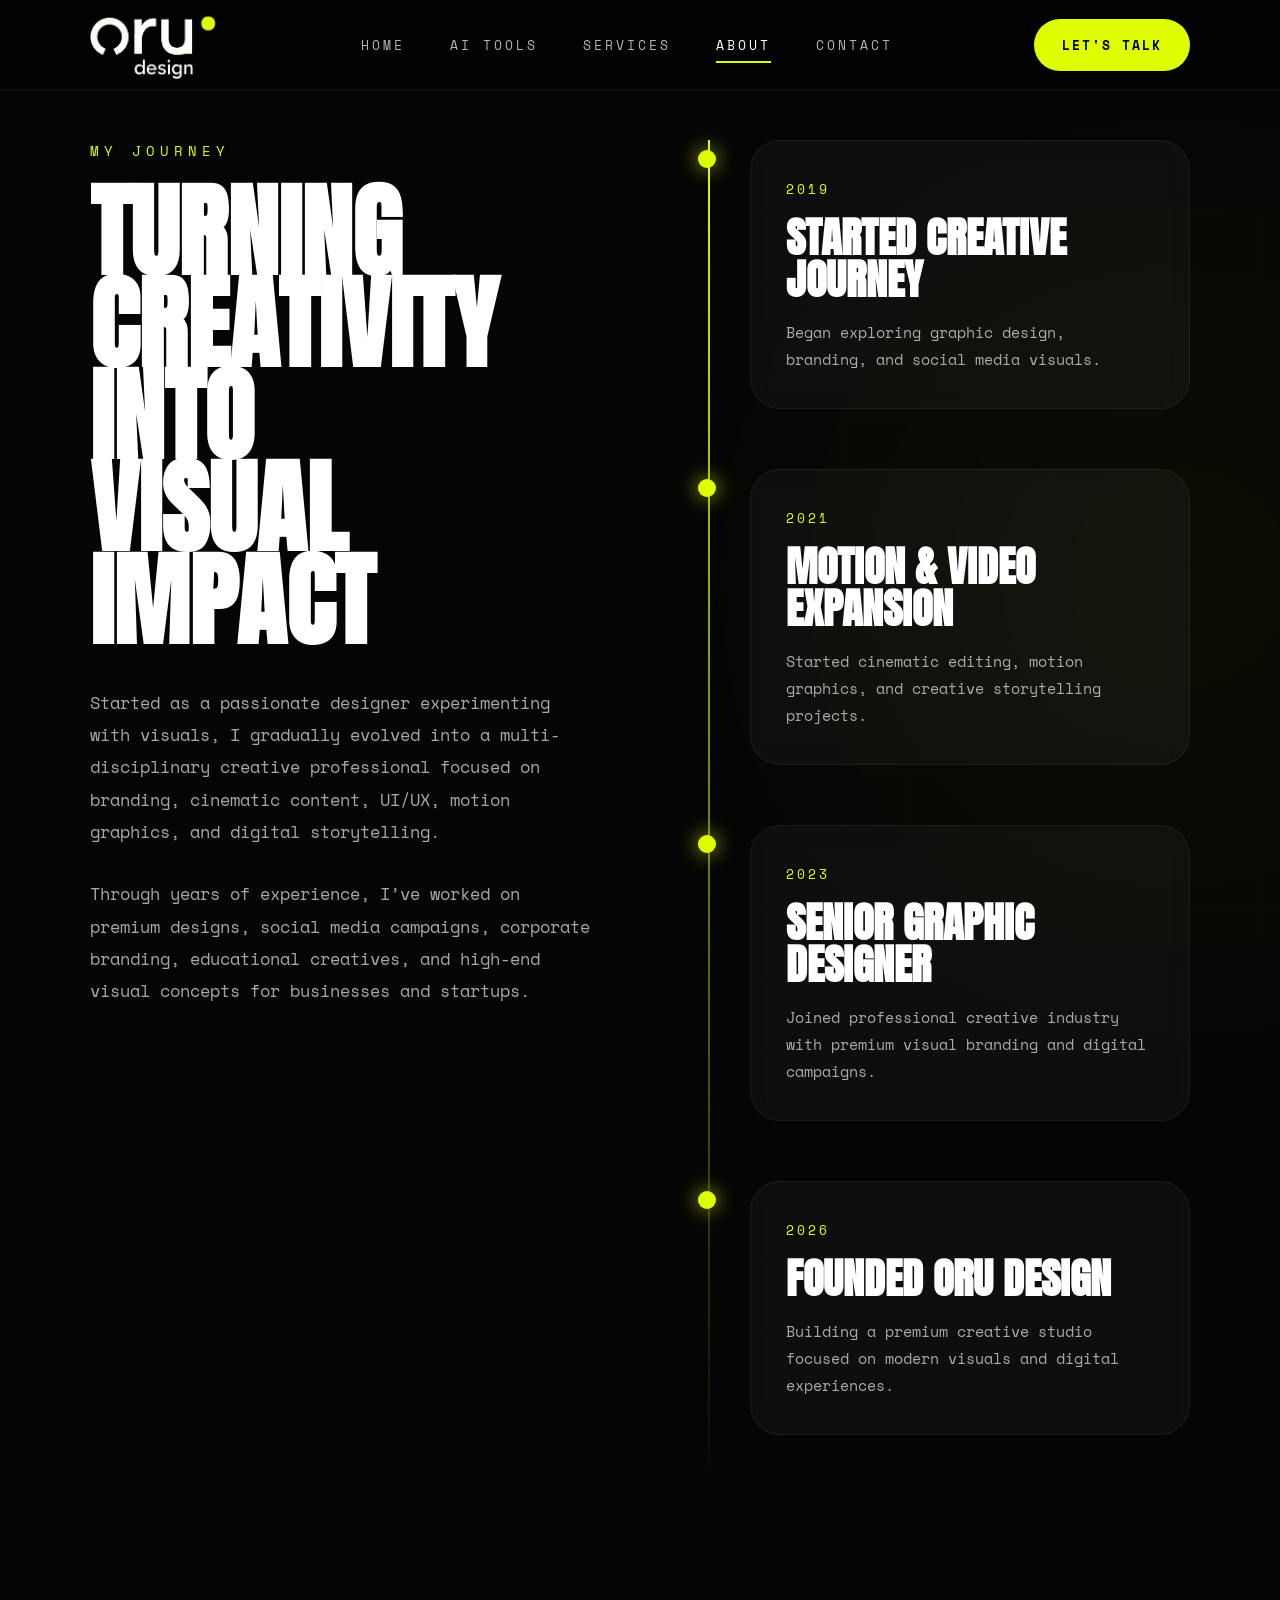
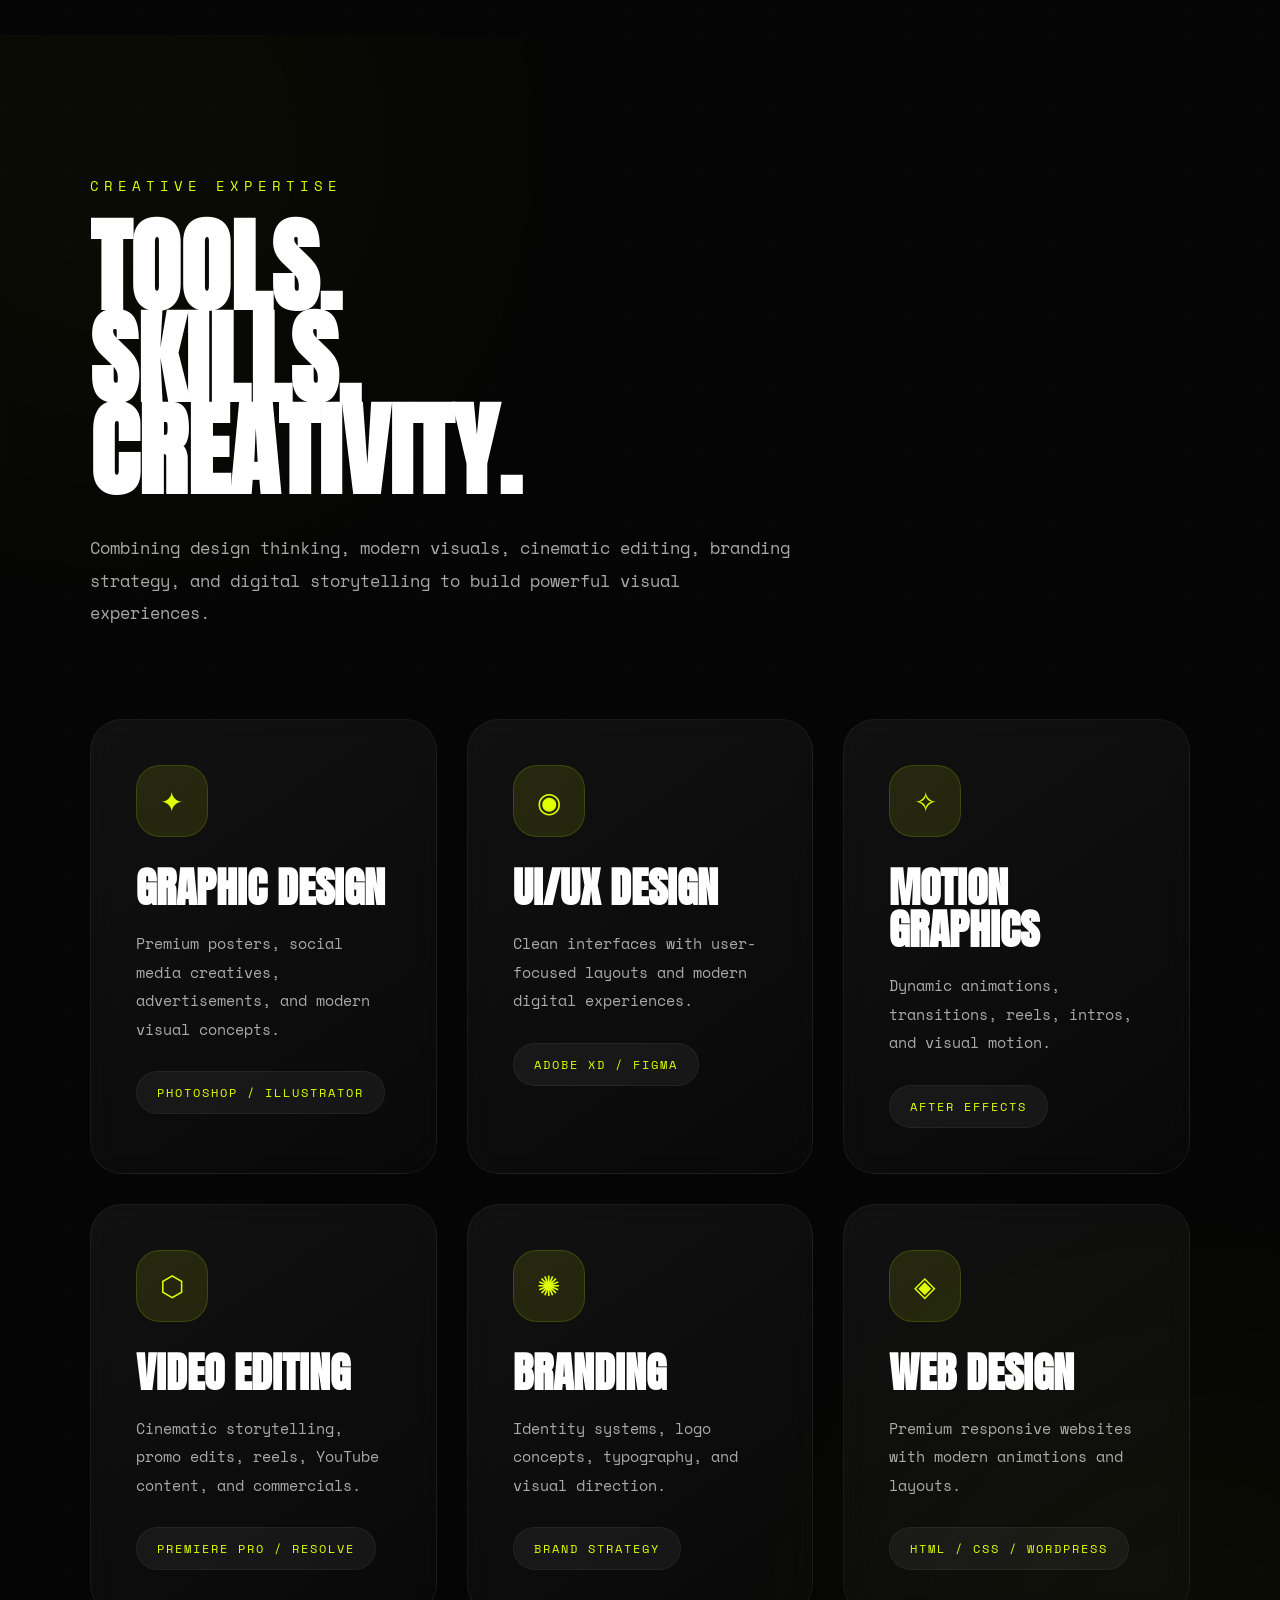
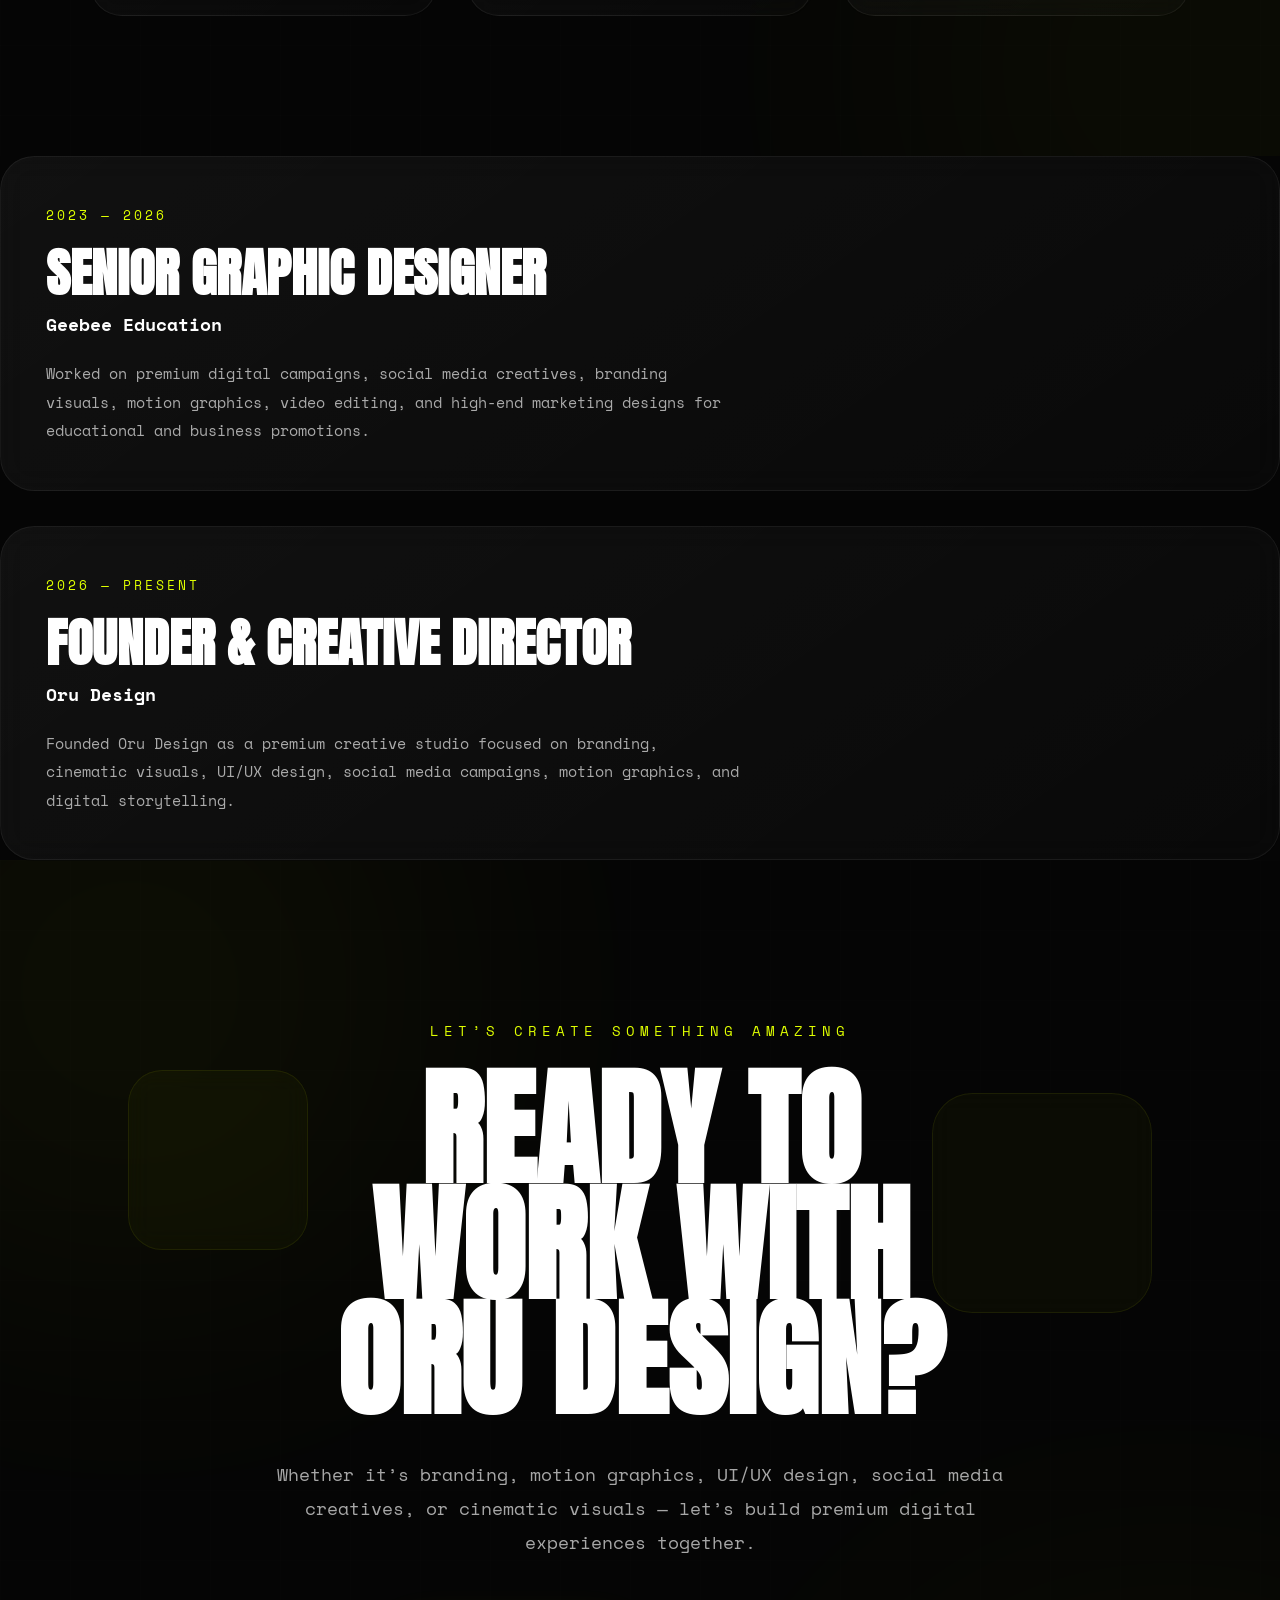
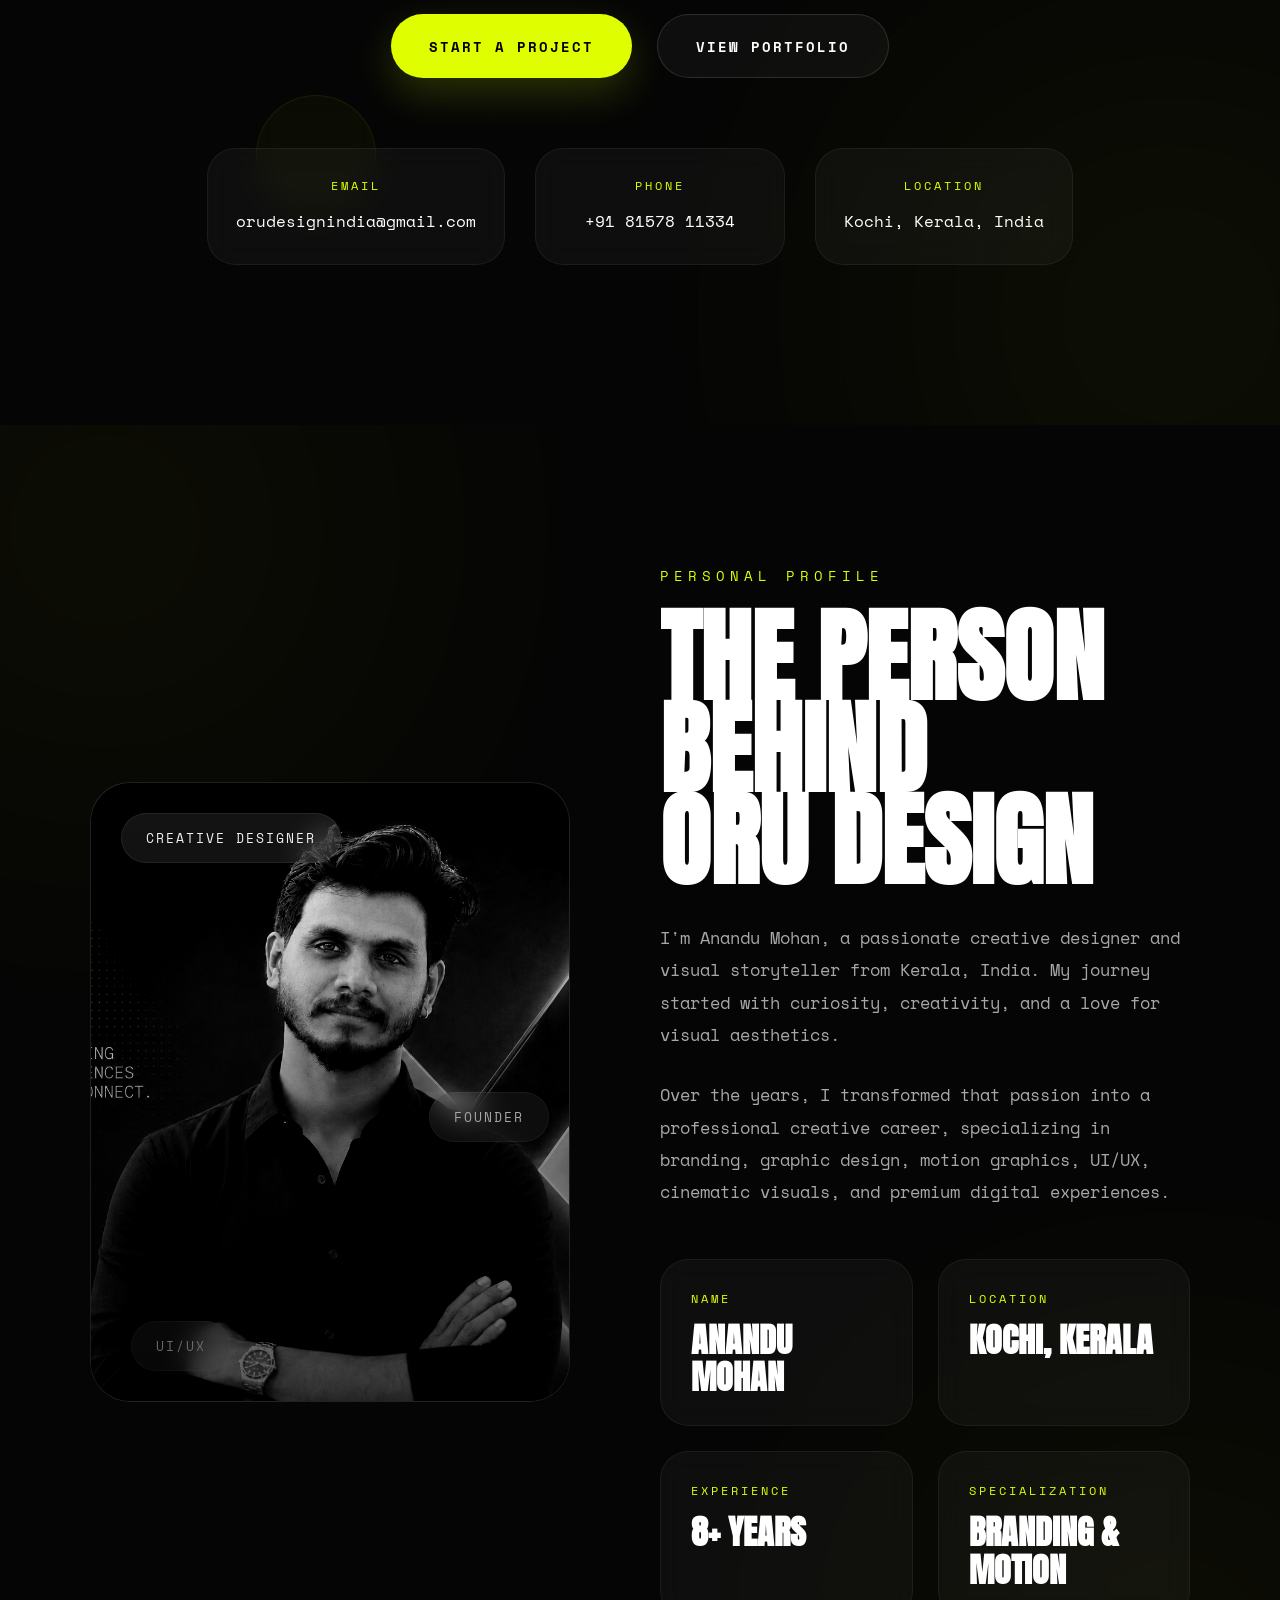
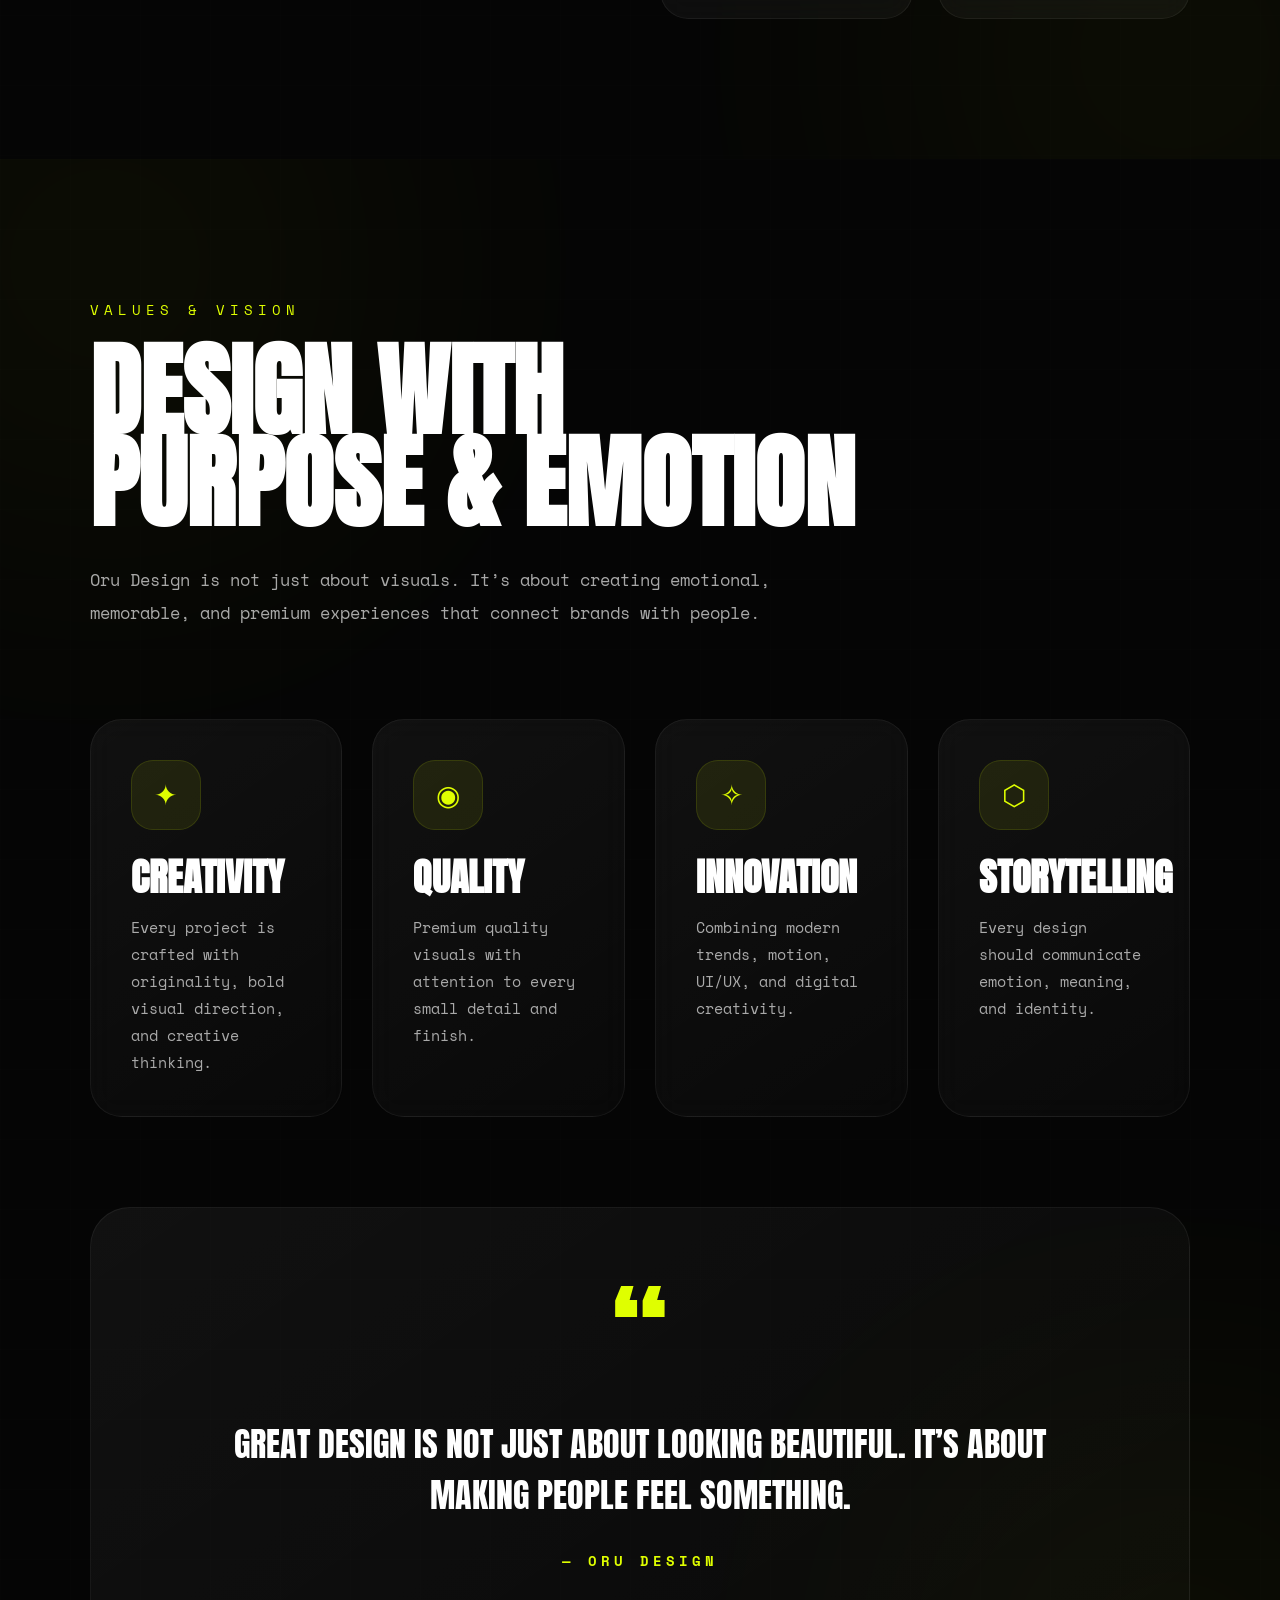
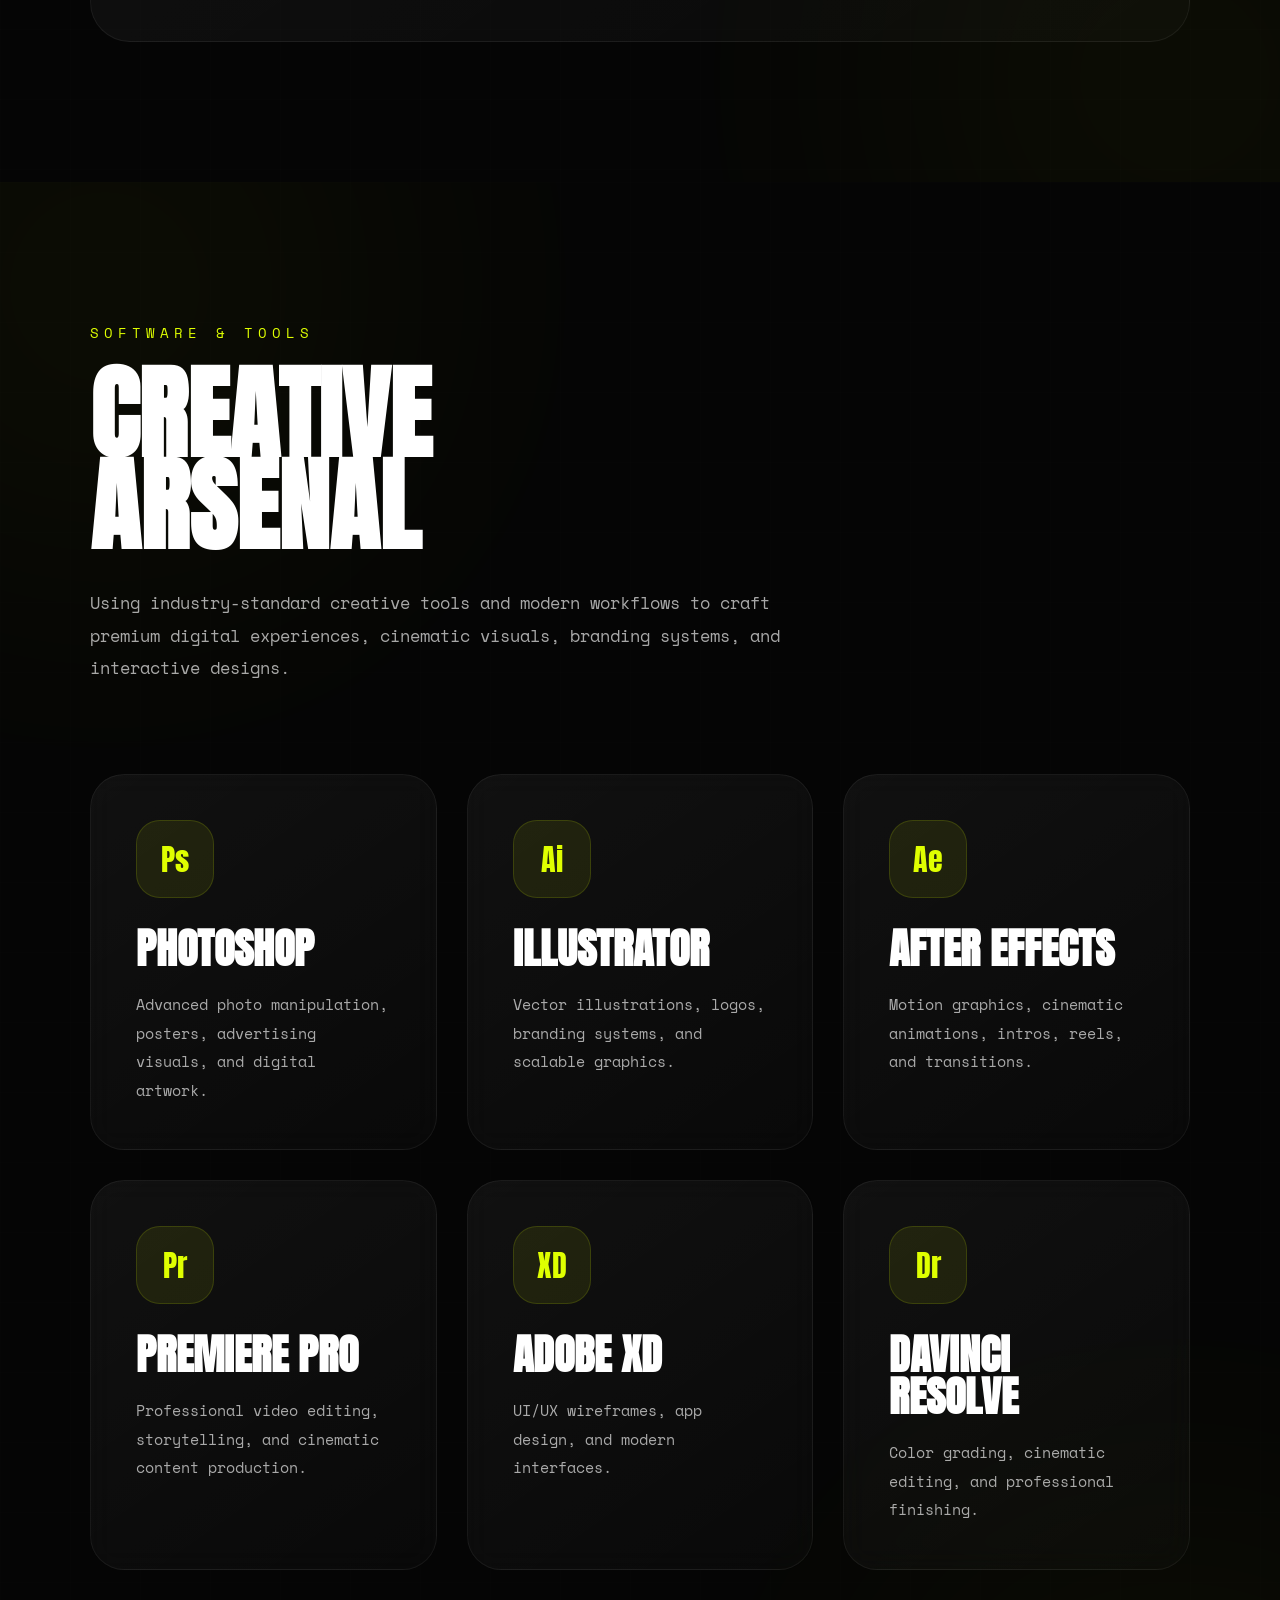
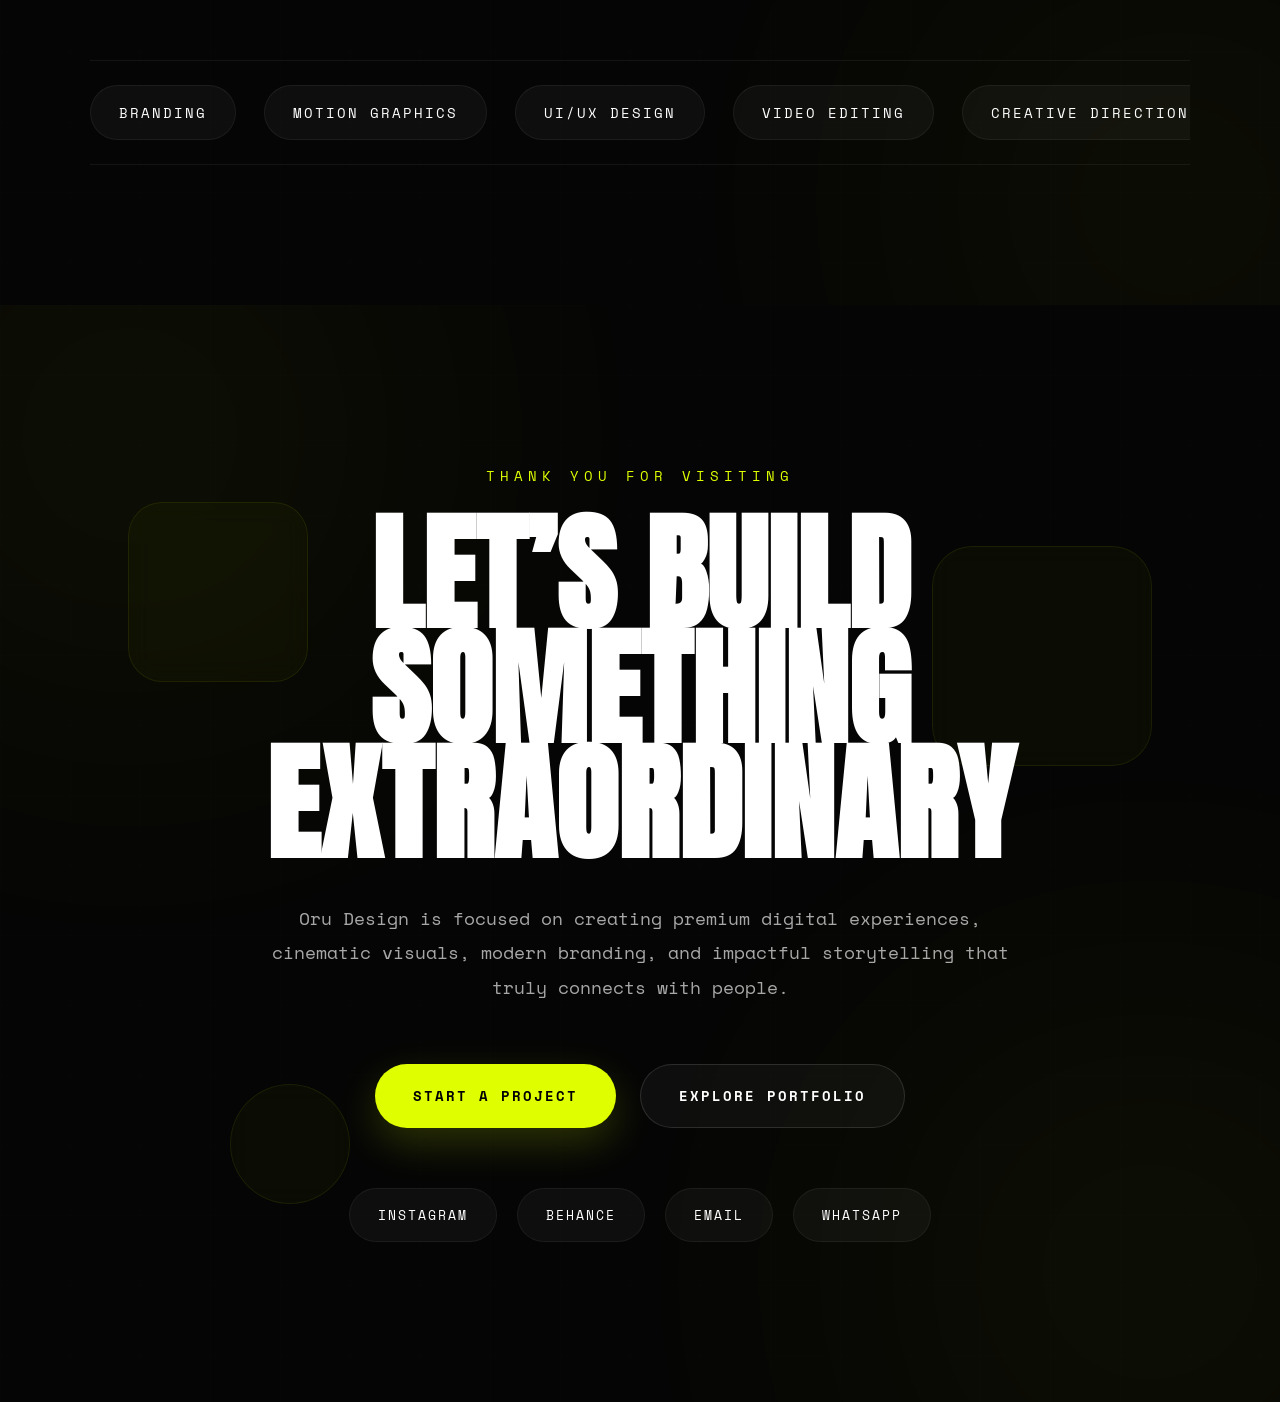
==== commit 08ccdf2b: "about.html" ====
--- a/about.html
+++ b/about.html
@@ -58,7 +58,7 @@
             Home
 
         </a>
-
+<a href="ai-tools.html">AI TOOLS</a>
         <a href="services.html">
 
             Services
@@ -1462,4 +1462,4 @@
 
     </div>
 
-</section>+</section>
